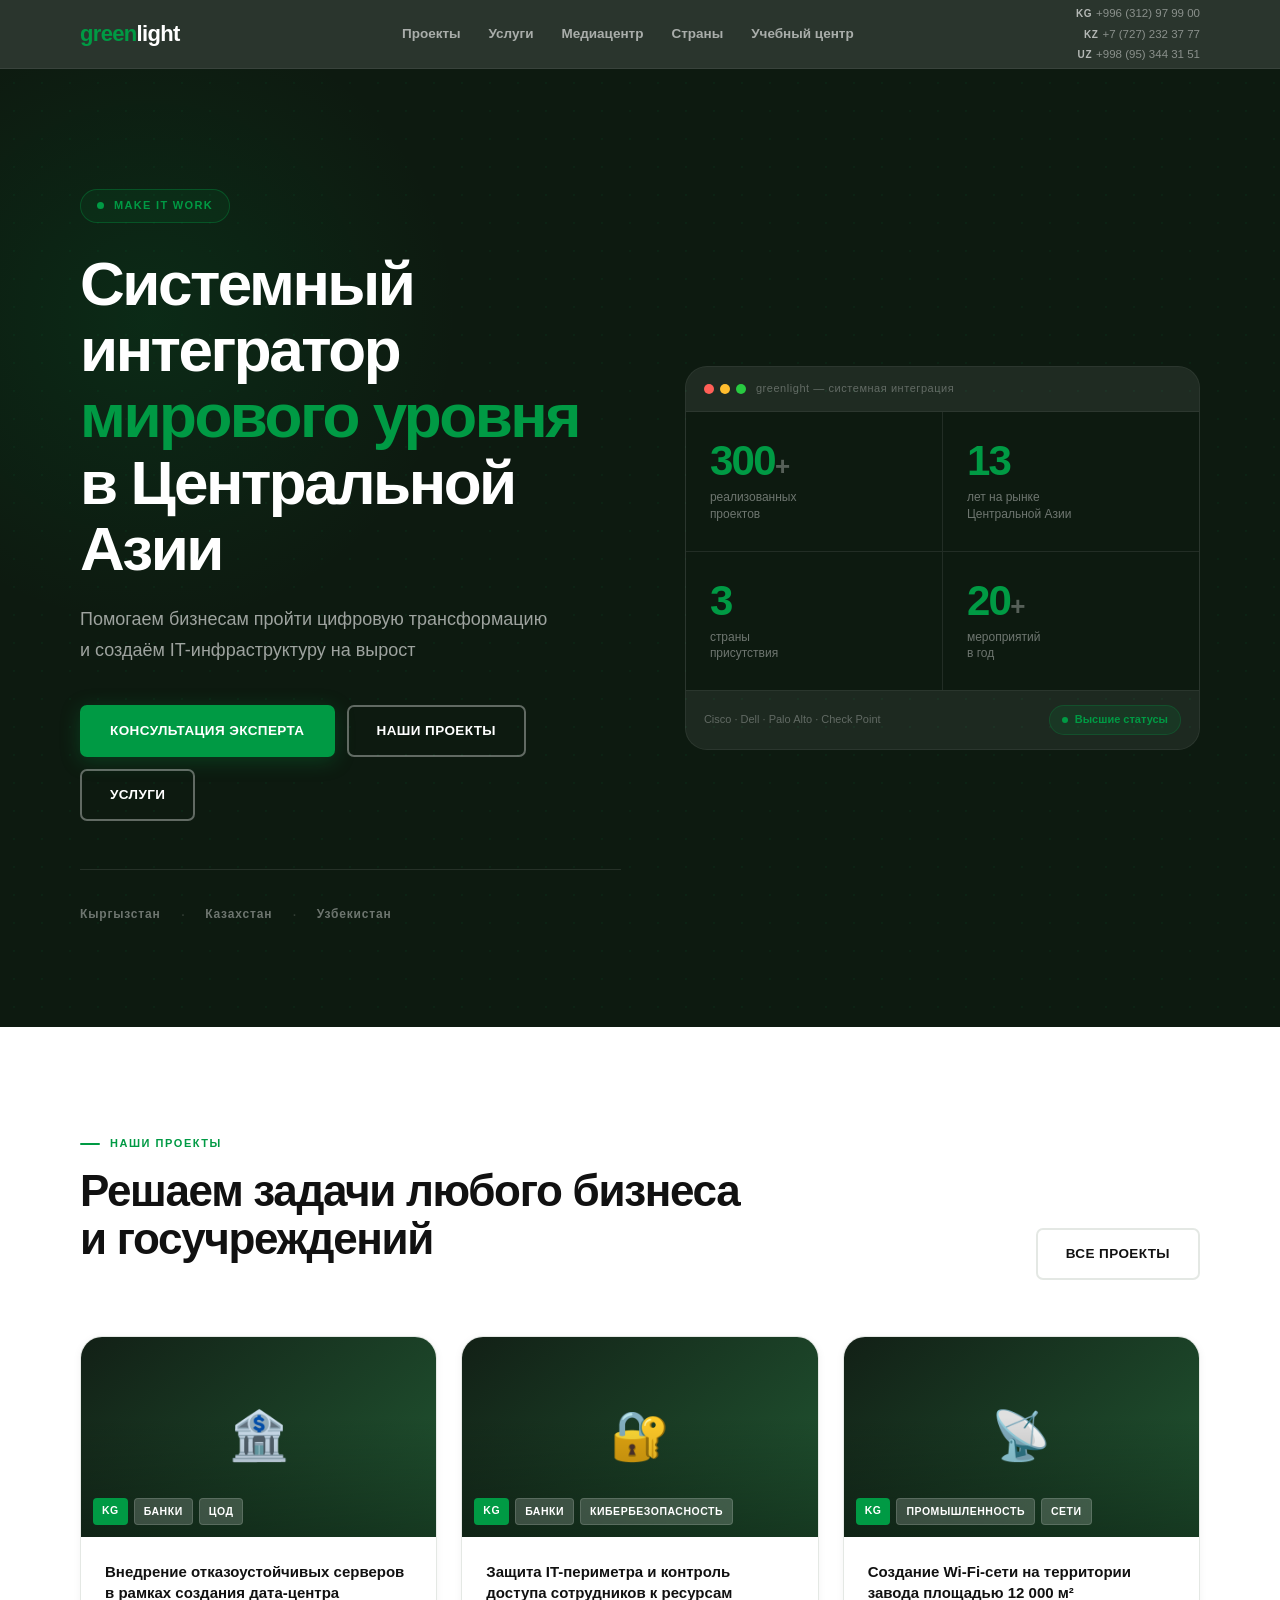
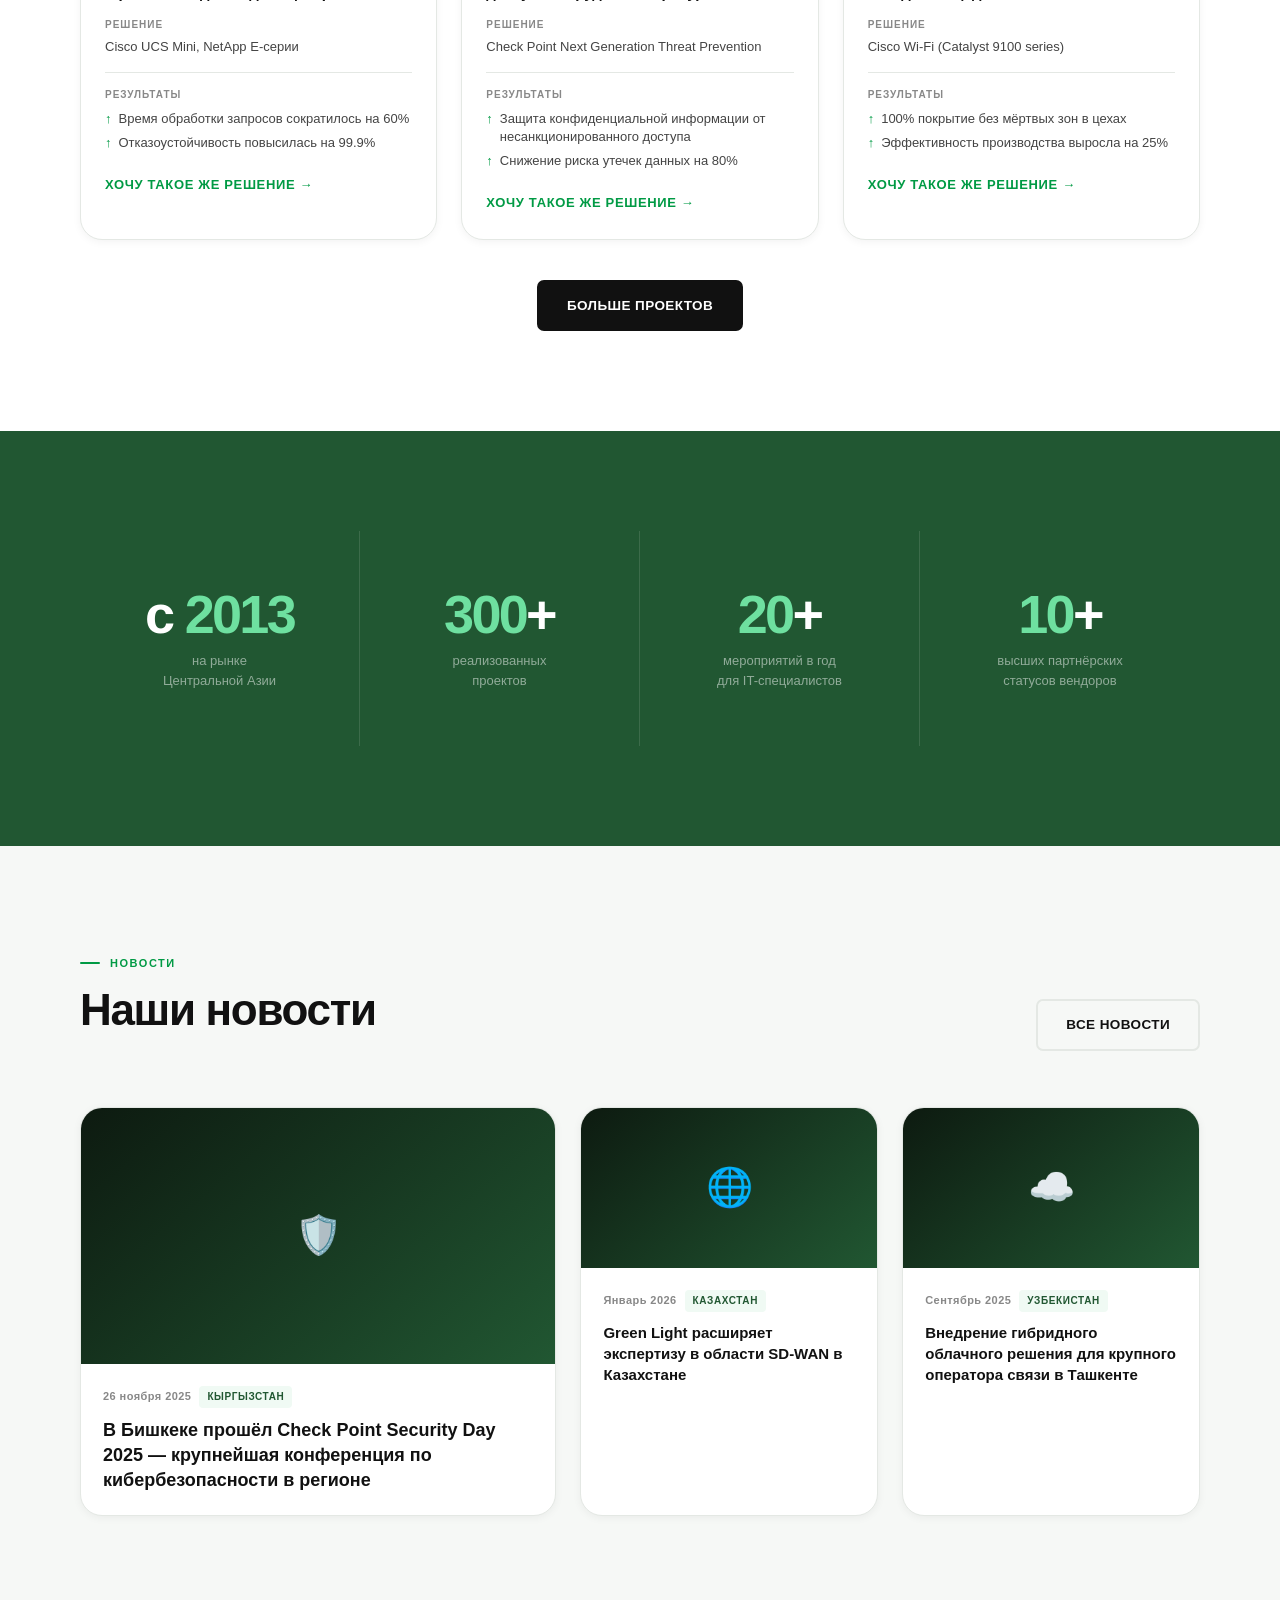
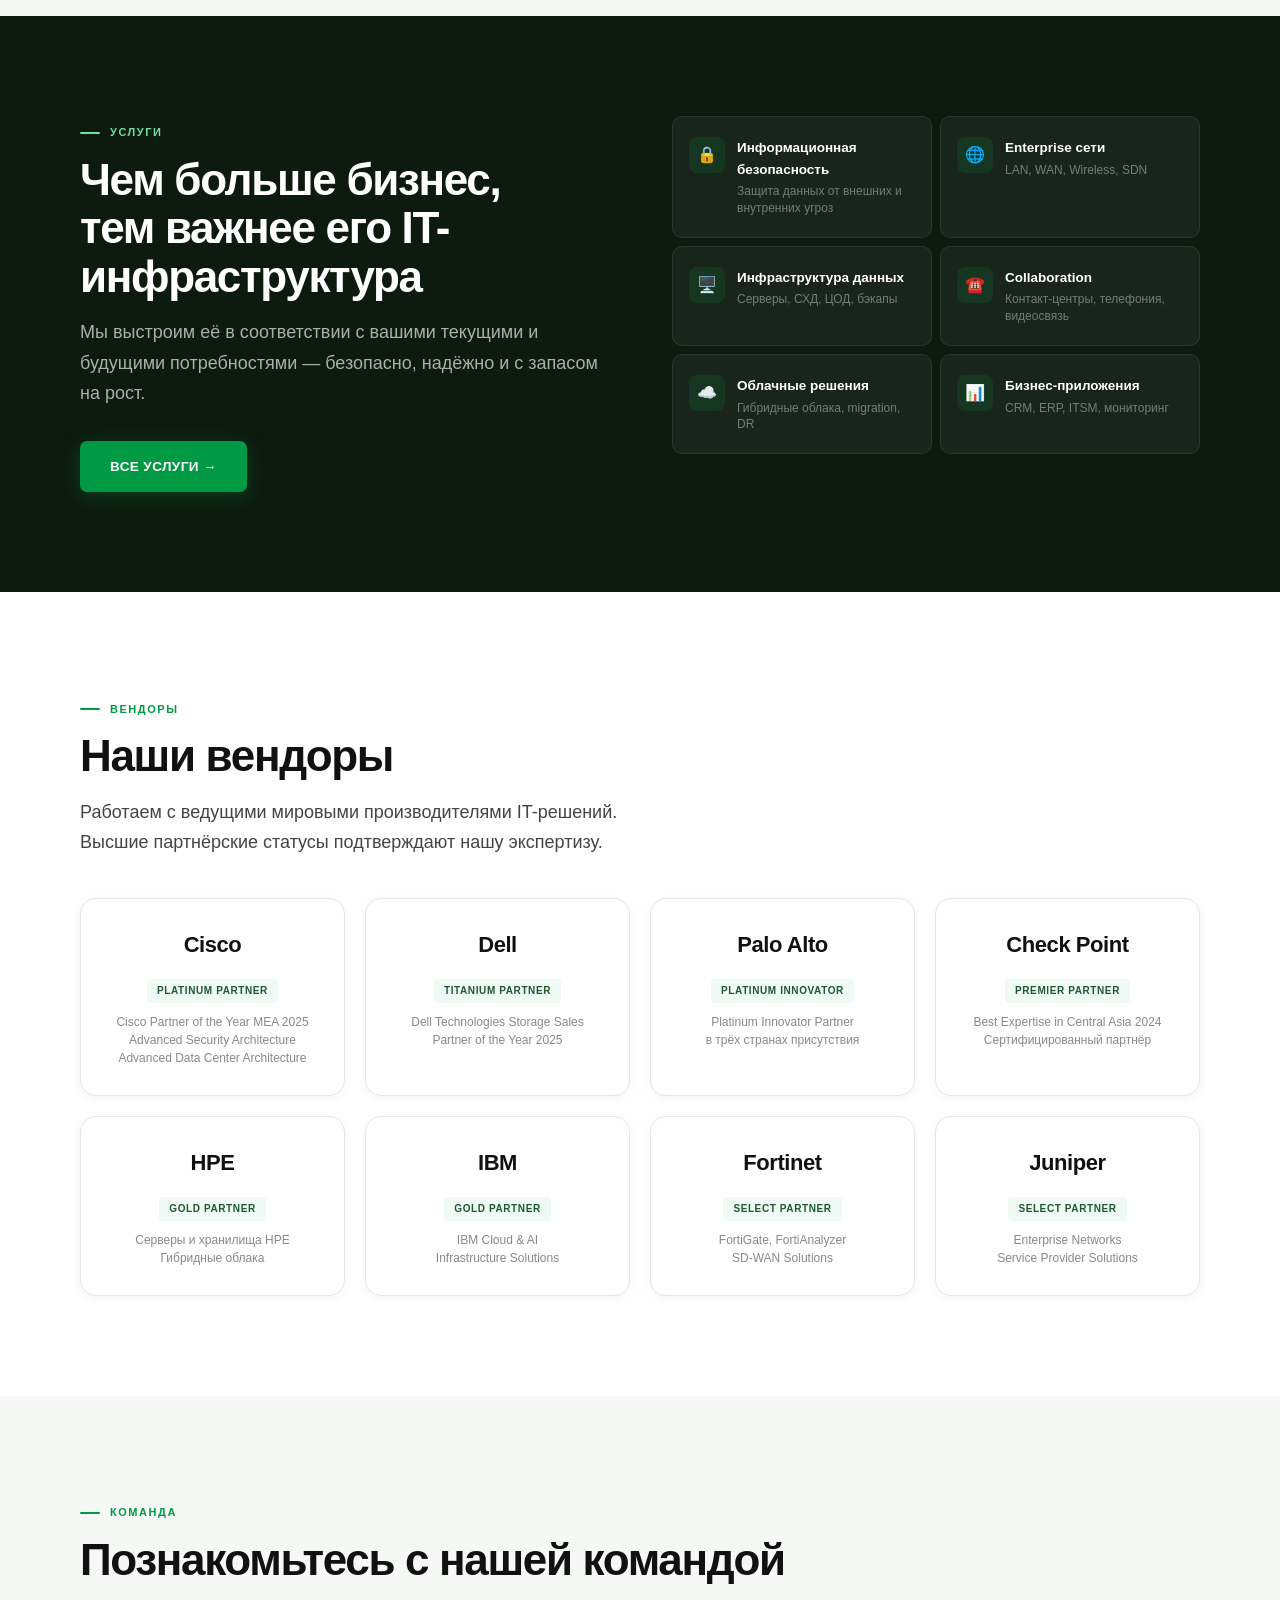
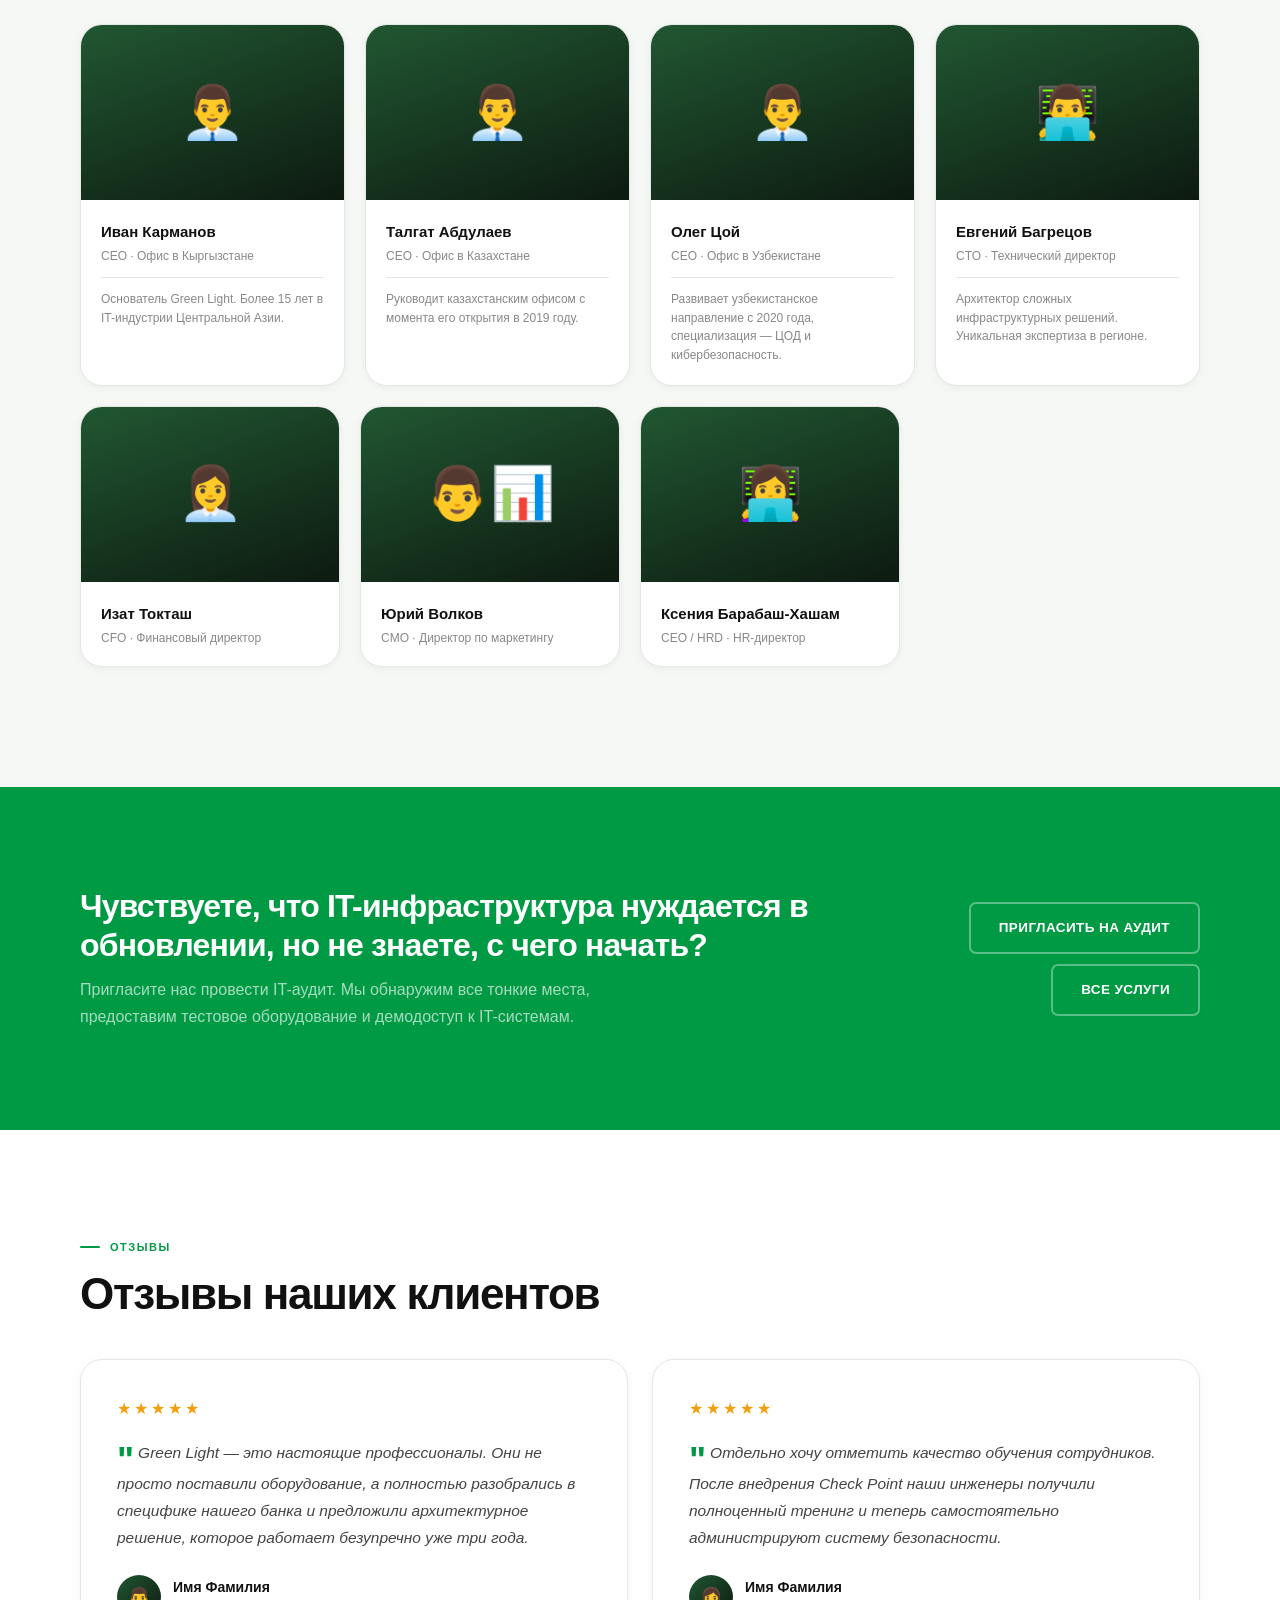
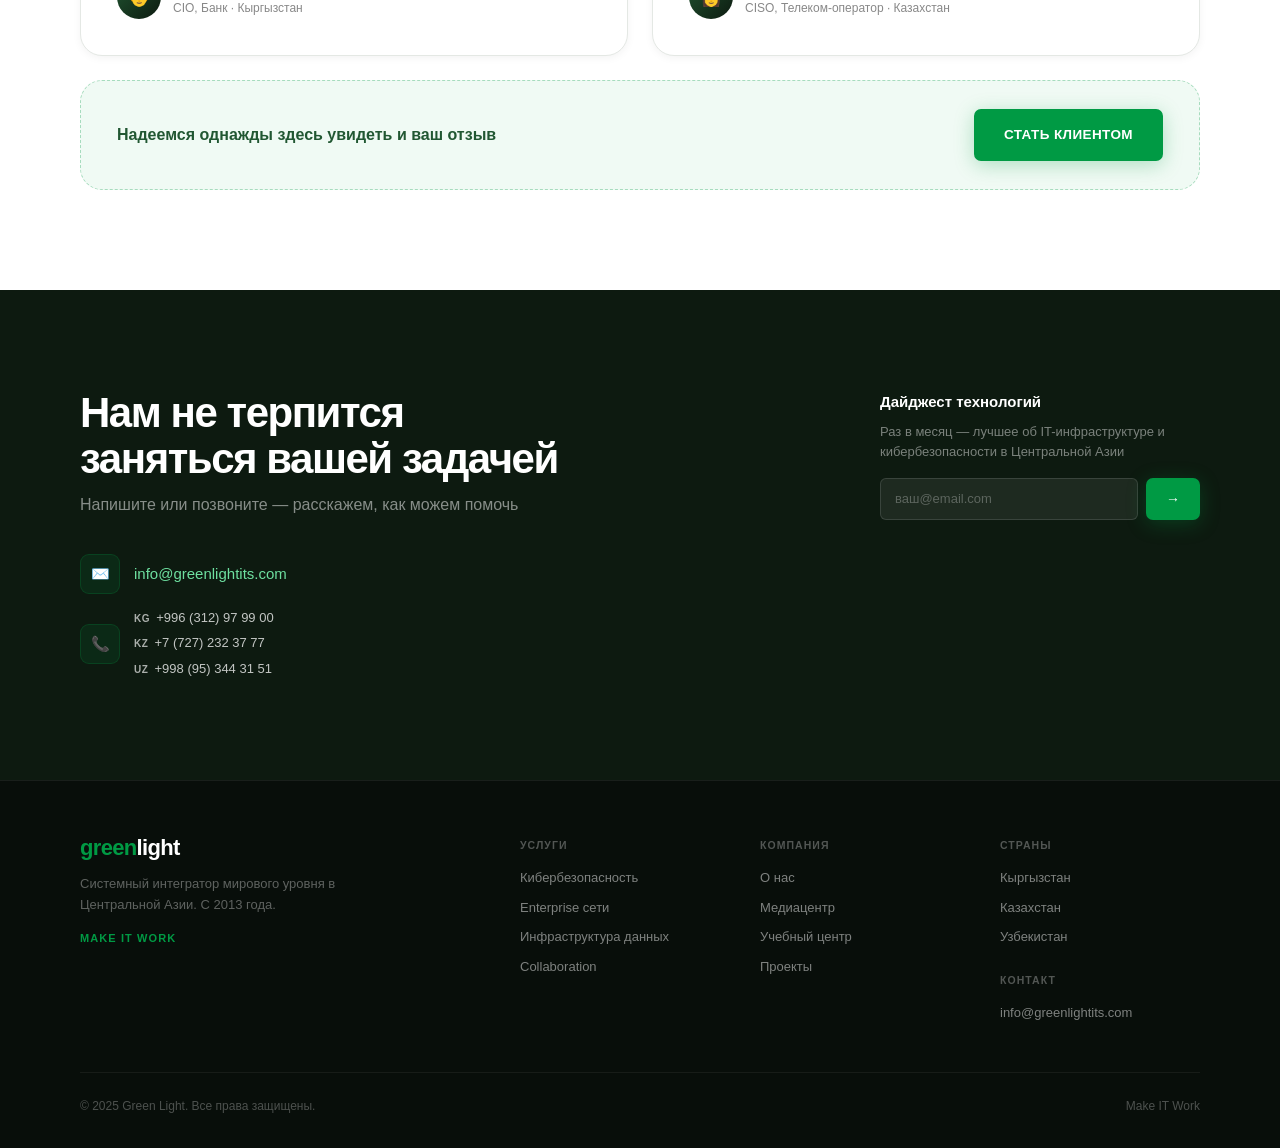
==== index.html @ 48ae7e81 "Initial commit: Green Light reference site HTML/CSS reference site for designer handoff — 6 pages wi" ====
<!DOCTYPE html>
<html lang="ru">
<head>
  <meta charset="UTF-8">
  <meta name="viewport" content="width=device-width, initial-scale=1.0">
  <title>Green Light — Системный интегратор в Центральной Азии</title>
  <link rel="stylesheet" href="style.css">
</head>
<body>

<!-- HEADER -->
<header class="header">
  <div class="container">
    <div class="header-inner">
      <a href="index.html" class="logo">
        <span class="logo-green">green</span><span class="logo-white">light</span>
      </a>
      <nav class="nav">
        <a href="projects.html">Проекты</a>
        <a href="services.html">Услуги</a>
        <a href="media.html">Медиацентр</a>
        <a href="countries.html">Страны</a>
        <a href="training.html">Учебный центр</a>
      </nav>
      <div class="header-phones">
        <a href="tel:+996312979900" class="header-phone"><strong>KG</strong>+996 (312) 97 99 00</a>
        <a href="tel:+77272323777"  class="header-phone"><strong>KZ</strong>+7 (727) 232 37 77</a>
        <a href="tel:+998953443151" class="header-phone"><strong>UZ</strong>+998 (95) 344 31 51</a>
      </div>
    </div>
  </div>
</header>

<!-- HERO -->
<section class="hero">
  <div class="container">
    <div class="hero-grid">
      <div>
        <div class="hero-badge"><div class="hero-badge-dot"></div><span class="hero-badge-text">Make IT Work</span></div>
        <h1 class="hero-title">Системный интегратор<br><span class="accent">мирового уровня</span><br>в Центральной Азии</h1>
        <p class="hero-sub">Помогаем бизнесам пройти цифровую трансформацию и создаём IT-инфраструктуру на вырост</p>
        <div class="hero-actions">
          <a href="#contact" class="btn btn-green">Консультация эксперта</a>
          <a href="projects.html" class="btn btn-outline-white">Наши проекты</a>
          <a href="services.html" class="btn btn-outline-white">Услуги</a>
        </div>
        <div class="hero-divider">
          <span class="hero-country">Кыргызстан</span><span class="hero-sep">·</span>
          <span class="hero-country">Казахстан</span><span class="hero-sep">·</span>
          <span class="hero-country">Узбекистан</span>
        </div>
      </div>
      <div>
        <div class="hero-panel">
          <div class="panel-topbar">
            <div class="panel-dots"><span class="d-r"></span><span class="d-y"></span><span class="d-g"></span></div>
            <span class="panel-label">greenlight — системная интеграция</span>
          </div>
          <div class="panel-stats">
            <div class="pstat"><div class="pstat-num">300<small>+</small></div><div class="pstat-label">реализованных<br>проектов</div></div>
            <div class="pstat"><div class="pstat-num">13</div><div class="pstat-label">лет на рынке<br>Центральной Азии</div></div>
            <div class="pstat"><div class="pstat-num">3</div><div class="pstat-label">страны<br>присутствия</div></div>
            <div class="pstat"><div class="pstat-num">20<small>+</small></div><div class="pstat-label">мероприятий<br>в год</div></div>
          </div>
          <div class="panel-footer">
            <span class="panel-footer-txt">Cisco · Dell · Palo Alto · Check Point</span>
            <div class="status-pill"><div class="pulse"></div><span>Высшие статусы</span></div>
          </div>
        </div>
      </div>
    </div>
  </div>
</section>

<!-- ПРОЕКТЫ — белый фон -->
<section class="sec sec--white">
  <div class="container">
    <div class="sec-header">
      <div>
        <div class="eyebrow">Наши проекты</div>
        <h2 class="h2">Решаем задачи любого бизнеса<br>и госучреждений</h2>
      </div>
      <a href="projects.html" class="btn btn-outline">Все проекты</a>
    </div>

    <div class="cards-grid">
      <div class="card">
        <div class="card-img">
          🏦
          <div class="card-tags">
            <span class="tag tag-green">KG</span>
            <span class="tag tag-glass">Банки</span>
            <span class="tag tag-glass">ЦОД</span>
          </div>
        </div>
        <div class="card-body">
          <h3 class="card-title">Внедрение отказоустойчивых серверов в рамках создания дата-центра</h3>
          <div class="card-lbl">Решение</div>
          <div class="card-val">Cisco UCS Mini, NetApp E-серии</div>
          <div class="card-divider"></div>
          <div class="card-lbl">Результаты</div>
          <div class="card-result">Время обработки запросов сократилось на 60%</div>
          <div class="card-result">Отказоустойчивость повысилась на 99.9%</div>
          <div class="mt-16"><a href="services.html" class="link-arrow">Хочу такое же решение →</a></div>
        </div>
      </div>

      <div class="card">
        <div class="card-img">
          🔐
          <div class="card-tags">
            <span class="tag tag-green">KG</span>
            <span class="tag tag-glass">Банки</span>
            <span class="tag tag-glass">Кибербезопасность</span>
          </div>
        </div>
        <div class="card-body">
          <h3 class="card-title">Защита IT-периметра и контроль доступа сотрудников к ресурсам</h3>
          <div class="card-lbl">Решение</div>
          <div class="card-val">Check Point Next Generation Threat Prevention</div>
          <div class="card-divider"></div>
          <div class="card-lbl">Результаты</div>
          <div class="card-result">Защита конфиденциальной информации от несанкционированного доступа</div>
          <div class="card-result">Снижение риска утечек данных на 80%</div>
          <div class="mt-16"><a href="services.html" class="link-arrow">Хочу такое же решение →</a></div>
        </div>
      </div>

      <div class="card">
        <div class="card-img">
          📡
          <div class="card-tags">
            <span class="tag tag-green">KG</span>
            <span class="tag tag-glass">Промышленность</span>
            <span class="tag tag-glass">Сети</span>
          </div>
        </div>
        <div class="card-body">
          <h3 class="card-title">Создание Wi-Fi-сети на территории завода площадью 12 000 м²</h3>
          <div class="card-lbl">Решение</div>
          <div class="card-val">Cisco Wi-Fi (Catalyst 9100 series)</div>
          <div class="card-divider"></div>
          <div class="card-lbl">Результаты</div>
          <div class="card-result">100% покрытие без мёртвых зон в цехах</div>
          <div class="card-result">Эффективность производства выросла на 25%</div>
          <div class="mt-16"><a href="services.html" class="link-arrow">Хочу такое же решение →</a></div>
        </div>
      </div>
    </div>

    <div class="text-center mt-40">
      <a href="projects.html" class="btn btn-dark">Больше проектов</a>
    </div>
  </div>
</section>

<!-- СТАТИСТИКА — тёмно-зелёный -->
<section class="sec sec--dgreen">
  <div class="container">
    <div class="stats-row">
      <div class="stat">
        <div class="stat-num">с <span class="g">2013</span></div>
        <div class="stat-label">на рынке<br>Центральной Азии</div>
      </div>
      <div class="stat">
        <div class="stat-num"><span class="g">300</span>+</div>
        <div class="stat-label">реализованных<br>проектов</div>
      </div>
      <div class="stat">
        <div class="stat-num"><span class="g">20</span>+</div>
        <div class="stat-label">мероприятий в год<br>для IT-специалистов</div>
      </div>
      <div class="stat">
        <div class="stat-num"><span class="g">10</span>+</div>
        <div class="stat-label">высших партнёрских<br>статусов вендоров</div>
      </div>
    </div>
  </div>
</section>

<!-- НОВОСТИ — светло-серый -->
<section class="sec sec--gray">
  <div class="container">
    <div class="sec-header">
      <div>
        <div class="eyebrow">Новости</div>
        <h2 class="h2">Наши новости</h2>
      </div>
      <a href="media.html" class="btn btn-outline">Все новости</a>
    </div>

    <div class="news-grid">
      <div class="news-card news-card--main">
        <div class="news-img news-img-lg">🛡️</div>
        <div class="news-body">
          <div class="news-meta">
            <span class="news-date">26 ноября 2025</span>
            <span class="news-badge">Кыргызстан</span>
          </div>
          <h3 class="news-title">В Бишкеке прошёл Check Point Security Day 2025 — крупнейшая конференция по кибербезопасности в регионе</h3>
        </div>
      </div>
      <div class="news-card">
        <div class="news-img news-img-sm">🌐</div>
        <div class="news-body">
          <div class="news-meta">
            <span class="news-date">Январь 2026</span>
            <span class="news-badge">Казахстан</span>
          </div>
          <h3 class="news-title">Green Light расширяет экспертизу в области SD-WAN в Казахстане</h3>
        </div>
      </div>
      <div class="news-card">
        <div class="news-img news-img-sm">☁️</div>
        <div class="news-body">
          <div class="news-meta">
            <span class="news-date">Сентябрь 2025</span>
            <span class="news-badge">Узбекистан</span>
          </div>
          <h3 class="news-title">Внедрение гибридного облачного решения для крупного оператора связи в Ташкенте</h3>
        </div>
      </div>
    </div>
  </div>
</section>

<!-- УСЛУГИ — тёмный -->
<section class="sec sec--dark">
  <div class="container">
    <div class="services-layout">
      <div>
        <div class="eyebrow">Услуги</div>
        <h2 class="h2" style="color:#fff;">Чем больше бизнес,<br>тем важнее его IT-инфраструктура</h2>
        <p class="lead">Мы выстроим её в соответствии с вашими текущими и будущими потребностями — безопасно, надёжно и с запасом на рост.</p>
        <div class="mt-32">
          <a href="services.html" class="btn btn-green">Все услуги →</a>
        </div>
      </div>
      <div class="services-items">
        <div class="svc-item">
          <div class="svc-icon">🔒</div>
          <div>
            <div class="svc-name">Информационная безопасность</div>
            <div class="svc-desc">Защита данных от внешних и внутренних угроз</div>
          </div>
        </div>
        <div class="svc-item">
          <div class="svc-icon">🌐</div>
          <div>
            <div class="svc-name">Enterprise сети</div>
            <div class="svc-desc">LAN, WAN, Wireless, SDN</div>
          </div>
        </div>
        <div class="svc-item">
          <div class="svc-icon">🖥️</div>
          <div>
            <div class="svc-name">Инфраструктура данных</div>
            <div class="svc-desc">Серверы, СХД, ЦОД, бэкапы</div>
          </div>
        </div>
        <div class="svc-item">
          <div class="svc-icon">☎️</div>
          <div>
            <div class="svc-name">Collaboration</div>
            <div class="svc-desc">Контакт-центры, телефония, видеосвязь</div>
          </div>
        </div>
        <div class="svc-item">
          <div class="svc-icon">☁️</div>
          <div>
            <div class="svc-name">Облачные решения</div>
            <div class="svc-desc">Гибридные облака, migration, DR</div>
          </div>
        </div>
        <div class="svc-item">
          <div class="svc-icon">📊</div>
          <div>
            <div class="svc-name">Бизнес-приложения</div>
            <div class="svc-desc">CRM, ERP, ITSM, мониторинг</div>
          </div>
        </div>
      </div>
    </div>
  </div>
</section>

<!-- ВЕНДОРЫ — белый -->
<section class="sec sec--white">
  <div class="container">
    <div class="eyebrow">Вендоры</div>
    <h2 class="h2">Наши вендоры</h2>
    <p class="lead">Работаем с ведущими мировыми производителями IT-решений. Высшие партнёрские статусы подтверждают нашу экспертизу.</p>

    <div class="vendors-grid mt-40">
      <div class="vendor-card">
        <div class="vendor-name">Cisco</div>
        <div class="vendor-badge">Platinum Partner</div>
        <div class="vendor-award">Cisco Partner of the Year MEA 2025<br>Advanced Security Architecture<br>Advanced Data Center Architecture</div>
      </div>
      <div class="vendor-card">
        <div class="vendor-name">Dell</div>
        <div class="vendor-badge">Titanium Partner</div>
        <div class="vendor-award">Dell Technologies Storage Sales<br>Partner of the Year 2025</div>
      </div>
      <div class="vendor-card">
        <div class="vendor-name">Palo Alto</div>
        <div class="vendor-badge">Platinum Innovator</div>
        <div class="vendor-award">Platinum Innovator Partner<br>в трёх странах присутствия</div>
      </div>
      <div class="vendor-card">
        <div class="vendor-name">Check Point</div>
        <div class="vendor-badge">Premier Partner</div>
        <div class="vendor-award">Best Expertise in Central Asia 2024<br>Сертифицированный партнёр</div>
      </div>
      <div class="vendor-card">
        <div class="vendor-name">HPE</div>
        <div class="vendor-badge">Gold Partner</div>
        <div class="vendor-award">Серверы и хранилища HPE<br>Гибридные облака</div>
      </div>
      <div class="vendor-card">
        <div class="vendor-name">IBM</div>
        <div class="vendor-badge">Gold Partner</div>
        <div class="vendor-award">IBM Cloud &amp; AI<br>Infrastructure Solutions</div>
      </div>
      <div class="vendor-card">
        <div class="vendor-name">Fortinet</div>
        <div class="vendor-badge">Select Partner</div>
        <div class="vendor-award">FortiGate, FortiAnalyzer<br>SD-WAN Solutions</div>
      </div>
      <div class="vendor-card">
        <div class="vendor-name">Juniper</div>
        <div class="vendor-badge">Select Partner</div>
        <div class="vendor-award">Enterprise Networks<br>Service Provider Solutions</div>
      </div>
    </div>
  </div>
</section>

<!-- КОМАНДА — светло-серый -->
<section class="sec sec--gray">
  <div class="container">
    <div class="eyebrow">Команда</div>
    <h2 class="h2">Познакомьтесь с нашей командой</h2>

    <div class="team-grid mt-40">
      <div class="team-card">
        <div class="team-photo">👨‍💼</div>
        <div class="team-body">
          <div class="team-name">Иван Карманов</div>
          <div class="team-role">CEO · Офис в Кыргызстане</div>
          <div class="team-bio">Основатель Green Light. Более 15 лет в IT-индустрии Центральной Азии.</div>
        </div>
      </div>
      <div class="team-card">
        <div class="team-photo">👨‍💼</div>
        <div class="team-body">
          <div class="team-name">Талгат Абдулаев</div>
          <div class="team-role">CEO · Офис в Казахстане</div>
          <div class="team-bio">Руководит казахстанским офисом с момента его открытия в 2019 году.</div>
        </div>
      </div>
      <div class="team-card">
        <div class="team-photo">👨‍💼</div>
        <div class="team-body">
          <div class="team-name">Олег Цой</div>
          <div class="team-role">CEO · Офис в Узбекистане</div>
          <div class="team-bio">Развивает узбекистанское направление с 2020 года, специализация — ЦОД и кибербезопасность.</div>
        </div>
      </div>
      <div class="team-card">
        <div class="team-photo">👨‍💻</div>
        <div class="team-body">
          <div class="team-name">Евгений Багрецов</div>
          <div class="team-role">CTO · Технический директор</div>
          <div class="team-bio">Архитектор сложных инфраструктурных решений. Уникальная экспертиза в регионе.</div>
        </div>
      </div>
    </div>

    <div class="team-grid team-grid-3 mt-20">
      <div class="team-card">
        <div class="team-photo">👩‍💼</div>
        <div class="team-body">
          <div class="team-name">Изат Токташ</div>
          <div class="team-role">CFO · Финансовый директор</div>
        </div>
      </div>
      <div class="team-card">
        <div class="team-photo">👨‍📊</div>
        <div class="team-body">
          <div class="team-name">Юрий Волков</div>
          <div class="team-role">CMO · Директор по маркетингу</div>
        </div>
      </div>
      <div class="team-card">
        <div class="team-photo">👩‍💻</div>
        <div class="team-body">
          <div class="team-name">Ксения Барабаш-Хашам</div>
          <div class="team-role">CEO / HRD · HR-директор</div>
        </div>
      </div>
    </div>
  </div>
</section>

<!-- CTA АУДИТ — зелёный -->
<section class="sec sec--green">
  <div class="container">
    <div class="cta-block">
      <div>
        <h2 class="cta-title">Чувствуете, что IT-инфраструктура нуждается в обновлении, но не знаете, с чего начать?</h2>
        <p class="cta-sub">Пригласите нас провести IT-аудит. Мы обнаружим все тонкие места, предоставим тестовое оборудование и демодоступ к IT-системам.</p>
      </div>
      <div class="cta-actions">
        <a href="#contact" class="btn btn-outline-white">Пригласить на аудит</a>
        <a href="services.html" class="btn btn-outline-white">Все услуги</a>
      </div>
    </div>
  </div>
</section>

<!-- ОТЗЫВЫ — белый -->
<section class="sec sec--white">
  <div class="container">
    <div class="eyebrow">Отзывы</div>
    <h2 class="h2">Отзывы наших клиентов</h2>

    <div class="testimonials-grid mt-40">
      <div class="t-card">
        <div class="t-stars">★★★★★</div>
        <p class="t-text">Green Light — это настоящие профессионалы. Они не просто поставили оборудование, а полностью разобрались в специфике нашего банка и предложили архитектурное решение, которое работает безупречно уже три года.</p>
        <div class="t-author">
          <div class="t-avatar">👨</div>
          <div>
            <div class="t-name">Имя Фамилия</div>
            <div class="t-pos">CIO, Банк · Кыргызстан</div>
          </div>
        </div>
      </div>
      <div class="t-card">
        <div class="t-stars">★★★★★</div>
        <p class="t-text">Отдельно хочу отметить качество обучения сотрудников. После внедрения Check Point наши инженеры получили полноценный тренинг и теперь самостоятельно администрируют систему безопасности.</p>
        <div class="t-author">
          <div class="t-avatar">👩</div>
          <div>
            <div class="t-name">Имя Фамилия</div>
            <div class="t-pos">CISO, Телеком-оператор · Казахстан</div>
          </div>
        </div>
      </div>
    </div>

    <div class="t-invite mt-24">
      <span class="t-invite-text">Надеемся однажды здесь увидеть и ваш отзыв</span>
      <a href="#contact" class="btn btn-green">Стать клиентом</a>
    </div>
  </div>
</section>

<!-- КОНТАКТ — тёмный -->
<section class="sec sec--dark" id="contact">
  <div class="container">
    <div class="contact-layout">
      <div>
        <h2 class="contact-title">Нам не терпится<br>заняться вашей задачей</h2>
        <p class="contact-sub">Напишите или позвоните — расскажем, как можем помочь</p>
        <div class="contact-items">
          <div class="contact-row">
            <div class="c-icon">✉️</div>
            <div class="c-val"><a href="mailto:info@greenlightits.com">info@greenlightits.com</a></div>
          </div>
          <div class="contact-row">
            <div class="c-icon">📞</div>
            <div class="c-val">
              <div class="phones">
                <div class="phone"><strong>KG</strong><a href="tel:+996312979900">+996 (312) 97 99 00</a></div>
                <div class="phone"><strong>KZ</strong><a href="tel:+77272323777">+7 (727) 232 37 77</a></div>
                <div class="phone"><strong>UZ</strong><a href="tel:+998953443151">+998 (95) 344 31 51</a></div>
              </div>
            </div>
          </div>
        </div>
      </div>
      <div class="newsletter">
        <h4>Дайджест технологий</h4>
        <p>Раз в месяц — лучшее об IT-инфраструктуре и кибербезопасности в Центральной Азии</p>
        <div class="nl-form">
          <input type="email" class="nl-input" placeholder="ваш@email.com">
          <button class="btn btn-green" style="padding:11px 18px;text-transform:none;letter-spacing:0;font-size:14px;">→</button>
        </div>
      </div>
    </div>
  </div>
</section>

<!-- FOOTER -->
<footer class="footer">
  <div class="container">
    <div class="footer-grid">
      <div>
        <a href="index.html" class="logo">
          <span class="logo-green">green</span><span style="color:#fff;font-size:22px;font-weight:800;letter-spacing:-.03em;">light</span>
        </a>
        <p class="footer-desc">Системный интегратор мирового уровня в Центральной Азии. С 2013 года.</p>
        <div class="footer-tagline">Make IT Work</div>
      </div>
      <div>
        <div class="footer-col-h">Услуги</div>
        <div class="footer-links">
          <a href="services.html">Кибербезопасность</a>
          <a href="services.html">Enterprise сети</a>
          <a href="services.html">Инфраструктура данных</a>
          <a href="services.html">Collaboration</a>
        </div>
      </div>
      <div>
        <div class="footer-col-h">Компания</div>
        <div class="footer-links">
          <a href="countries.html">О нас</a>
          <a href="media.html">Медиацентр</a>
          <a href="training.html">Учебный центр</a>
          <a href="projects.html">Проекты</a>
        </div>
      </div>
      <div>
        <div class="footer-col-h">Страны</div>
        <div class="footer-links">
          <a href="countries.html">Кыргызстан</a>
          <a href="countries.html">Казахстан</a>
          <a href="countries.html">Узбекистан</a>
        </div>
        <div class="footer-col-h mt-24">Контакт</div>
        <div class="footer-links">
          <a href="mailto:info@greenlightits.com">info@greenlightits.com</a>
        </div>
      </div>
    </div>
    <div class="footer-bottom">
      <span>© 2025 Green Light. Все права защищены.</span>
      <span>Make IT Work</span>
    </div>
  </div>
</footer>

</body>
</html>
---- style.css ----
/* ============================================================
   GREEN LIGHT
   Font:    PF Din Display Pro → DIN Pro → Verdana
   #009A44  основной зелёный
   #215732  тёмно-зелёный
   #111111  почти чёрный
   ============================================================ */

*, *::before, *::after { box-sizing: border-box; margin: 0; padding: 0; }

:root {
  --green:      #009A44;
  --green-dark: #215732;
  --green-mid:  #007A35;
  --green-bg:   #F0FAF4;
  --green-line: rgba(0,154,68,.18);

  --dark:       #0D1A10;
  --dark-2:     #122016;

  --white:      #FFFFFF;
  --off-white:  #F6F8F6;
  --light-gray: #F2F4F2;

  --text:       #111111;
  --text-mid:   #444444;
  --text-muted: #888888;
  --border:     #E4E8E4;

  --r:   10px;
  --r-lg: 16px;
  --r-xl: 22px;

  --ease: cubic-bezier(.16,1,.3,1);
}

html { scroll-behavior: smooth; }
body {
  font-family: 'PF Din Display Pro','DIN Pro','DINPro',Verdana,Geneva,sans-serif;
  color: var(--text);
  background: var(--white);
  line-height: 1.6;
  -webkit-font-smoothing: antialiased;
}
a   { text-decoration: none; color: inherit; }
img { display: block; max-width: 100%; }
ul  { list-style: none; }

.container {
  max-width: 1200px;
  margin: 0 auto;
  padding: 0 40px;
}

/* ======================================================
   СЕКЦИИ — чёткое чередование фонов
   ====================================================== */
.sec          { padding: 100px 0; }
.sec--white   { background: var(--white); }
.sec--gray    { background: var(--off-white); }
.sec--dark    { background: var(--dark);   color: #fff; }
.sec--green   { background: var(--green);  color: #fff; }
.sec--dgreen  { background: var(--green-dark); color: #fff; }

/* ======================================================
   ТИПОГРАФИКА
   ====================================================== */
.eyebrow {
  display: inline-flex;
  align-items: center;
  gap: 10px;
  font-size: 11px;
  font-weight: 700;
  letter-spacing: .14em;
  text-transform: uppercase;
  color: var(--green);
  margin-bottom: 14px;
}
.eyebrow::before {
  content: '';
  width: 20px; height: 2px;
  background: currentColor;
  border-radius: 2px;
  flex-shrink: 0;
}
.sec--dark  .eyebrow,
.sec--dgreen .eyebrow { color: #6EE0A0; }
.sec--green .eyebrow  { color: rgba(255,255,255,.75); }

.h1 {
  font-size: clamp(36px, 5vw, 64px);
  font-weight: 800;
  line-height: 1.08;
  letter-spacing: -.04em;
}
.h2 {
  font-size: clamp(26px, 3.5vw, 44px);
  font-weight: 800;
  line-height: 1.1;
  letter-spacing: -.03em;
  margin-bottom: 16px;
}
.h3 {
  font-size: clamp(20px, 2.5vw, 28px);
  font-weight: 700;
  line-height: 1.2;
  letter-spacing: -.025em;
}
.lead {
  font-size: 18px;
  line-height: 1.7;
  color: var(--text-mid);
  max-width: 560px;
}
.sec--dark  .lead,
.sec--dgreen .lead,
.sec--green .lead { color: rgba(255,255,255,.65); }

.sec-header {
  display: flex;
  align-items: flex-end;
  justify-content: space-between;
  gap: 24px;
  margin-bottom: 56px;
}

/* ======================================================
   КНОПКИ
   ====================================================== */
.btn {
  display: inline-flex;
  align-items: center;
  gap: 8px;
  padding: 13px 28px;
  border-radius: 7px;
  font-family: inherit;
  font-weight: 700;
  font-size: 13.5px;
  letter-spacing: .03em;
  text-transform: uppercase;
  cursor: pointer;
  border: 2px solid transparent;
  transition: transform .2s var(--ease), box-shadow .2s ease, background .15s, border-color .15s;
  white-space: nowrap;
}
.btn:active { transform: scale(.97) !important; }

.btn-green {
  background: var(--green);
  color: #fff;
  border-color: var(--green);
  box-shadow: 0 4px 20px rgba(0,154,68,.28);
}
.btn-green:hover {
  background: var(--green-mid);
  border-color: var(--green-mid);
  transform: translateY(-2px);
  box-shadow: 0 8px 32px rgba(0,154,68,.4);
}

.btn-dark {
  background: var(--text);
  color: #fff;
  border-color: var(--text);
}
.btn-dark:hover { background: #2a2a2a; transform: translateY(-2px); }

.btn-outline {
  background: transparent;
  color: var(--text);
  border-color: var(--border);
}
.btn-outline:hover { border-color: var(--text); transform: translateY(-2px); }

.btn-outline-white {
  background: transparent;
  color: #fff;
  border-color: rgba(255,255,255,.35);
}
.btn-outline-white:hover { border-color: #fff; background: rgba(255,255,255,.08); transform: translateY(-2px); }

.btn-outline-green {
  background: transparent;
  color: var(--green);
  border-color: var(--green);
}
.btn-outline-green:hover { background: var(--green); color: #fff; transform: translateY(-2px); }

.link-arrow {
  display: inline-flex;
  align-items: center;
  gap: 6px;
  font-weight: 700;
  font-size: 13px;
  letter-spacing: .05em;
  text-transform: uppercase;
  color: var(--green);
  transition: gap .18s ease;
}
.link-arrow:hover { gap: 10px; }
.sec--dark .link-arrow,
.sec--dgreen .link-arrow { color: #6EE0A0; }

/* ======================================================
   HEADER — единственное место с glass
   ====================================================== */
.header {
  position: sticky;
  top: 0;
  z-index: 100;
  background: rgba(13, 26, 16, 0.88);
  backdrop-filter: blur(24px) saturate(180%);
  -webkit-backdrop-filter: blur(24px) saturate(180%);
  border-bottom: 1px solid rgba(255,255,255,.07);
}
.header-inner {
  display: flex;
  align-items: center;
  justify-content: space-between;
  height: 68px;
  gap: 32px;
}

/* Логотип — чистый текст */
.logo {
  display: flex;
  align-items: center;
  gap: 0;
  flex-shrink: 0;
  font-size: 22px;
  font-weight: 800;
  letter-spacing: -.03em;
  line-height: 1;
}
.logo-green { color: var(--green); }
.logo-white { color: #fff; }

.nav { display: flex; align-items: center; gap: 2px; }
.nav a {
  padding: 8px 13px;
  border-radius: 6px;
  font-size: 13.5px;
  font-weight: 600;
  color: rgba(255,255,255,.6);
  transition: color .15s, background .15s;
}
.nav a:hover { color: #fff; background: rgba(255,255,255,.07); }
.nav a.active { color: #fff; }

.header-phones {
  display: flex;
  flex-direction: column;
  align-items: flex-end;
  gap: 2px;
  flex-shrink: 0;
}
.header-phone { font-size: 11.5px; color: rgba(255,255,255,.45); transition: color .15s; }
.header-phone:hover { color: var(--green); }
.header-phone strong { color: rgba(255,255,255,.65); margin-right: 4px; font-size: 10px; letter-spacing: .06em; }

/* ======================================================
   HERO — тёмный
   ====================================================== */
.hero {
  background: var(--dark);
  padding: 120px 0 100px;
  position: relative;
  overflow: hidden;
}
/* Точечная сетка */
.hero::before {
  content: '';
  position: absolute; inset: 0;
  background-image: radial-gradient(circle, rgba(0,154,68,.07) 1px, transparent 1px);
  background-size: 28px 28px;
  pointer-events: none;
}
/* Зелёный свет слева */
.hero::after {
  content: '';
  position: absolute;
  left: -200px; top: -100px;
  width: 700px; height: 700px;
  background: radial-gradient(circle, rgba(0,154,68,.13) 0%, transparent 62%);
  pointer-events: none;
}
.hero .container { position: relative; z-index: 1; }

.hero-grid {
  display: grid;
  grid-template-columns: 1.05fr 1fr;
  gap: 64px;
  align-items: center;
}

.hero-badge {
  display: inline-flex;
  align-items: center;
  gap: 10px;
  padding: 7px 16px;
  border-radius: 24px;
  border: 1px solid rgba(0,154,68,.35);
  background: rgba(0,154,68,.08);
  margin-bottom: 28px;
}
.hero-badge-dot {
  width: 7px; height: 7px;
  border-radius: 50%;
  background: var(--green);
  animation: blink 2s ease infinite;
}
@keyframes blink {
  0%,100%{ opacity:1; } 50%{ opacity:.3; }
}
.hero-badge-text {
  font-size: 11px; font-weight: 700;
  letter-spacing: .12em; text-transform: uppercase;
  color: var(--green);
}

.hero-title {
  font-size: clamp(36px, 5vw, 62px);
  font-weight: 800;
  line-height: 1.07;
  letter-spacing: -.04em;
  color: #fff;
  margin-bottom: 22px;
}
.hero-title .accent { color: var(--green); }

.hero-sub {
  font-size: 18px;
  color: rgba(255,255,255,.6);
  line-height: 1.7;
  margin-bottom: 40px;
  max-width: 480px;
}
.hero-actions { display: flex; gap: 12px; flex-wrap: wrap; }

.hero-divider {
  margin-top: 48px;
  padding-top: 32px;
  border-top: 1px solid rgba(255,255,255,.1);
  display: flex;
  align-items: center;
  gap: 20px;
}
.hero-country { font-size: 12px; color: rgba(255,255,255,.4); font-weight: 600; letter-spacing: .07em; }
.hero-sep     { color: rgba(255,255,255,.15); }

/* Панель справа */
.hero-panel {
  border: 1px solid rgba(255,255,255,.09);
  border-radius: var(--r-xl);
  overflow: hidden;
  background: rgba(255,255,255,.04);
}
.panel-topbar {
  display: flex; align-items: center; gap: 10px;
  padding: 13px 18px;
  background: rgba(255,255,255,.04);
  border-bottom: 1px solid rgba(255,255,255,.06);
}
.panel-dots { display: flex; gap: 6px; }
.panel-dots span { width: 10px; height: 10px; border-radius: 50%; }
.d-r { background: #FF5F57; }
.d-y { background: #FFBD2E; }
.d-g { background: #28CA41; }
.panel-label { font-size: 11px; color: rgba(255,255,255,.3); letter-spacing: .05em; }

.panel-stats {
  display: grid;
  grid-template-columns: 1fr 1fr;
  gap: 1px;
  background: rgba(255,255,255,.05);
}
.pstat {
  padding: 28px 24px;
  background: var(--dark);
}
.pstat-num {
  font-size: 42px;
  font-weight: 800;
  color: var(--green);
  letter-spacing: -.04em;
  line-height: 1;
  margin-bottom: 7px;
}
.pstat-num small { font-size: 26px; color: rgba(255,255,255,.3); font-weight: 600; }
.pstat-label { font-size: 12px; color: rgba(255,255,255,.4); line-height: 1.4; }

.panel-footer {
  padding: 14px 18px;
  background: rgba(255,255,255,.03);
  border-top: 1px solid rgba(255,255,255,.06);
  display: flex; align-items: center; justify-content: space-between;
}
.panel-footer-txt { font-size: 11px; color: rgba(255,255,255,.3); }
.status-pill {
  display: flex; align-items: center; gap: 7px;
  padding: 5px 12px;
  border-radius: 20px;
  background: rgba(0,154,68,.12);
  border: 1px solid rgba(0,154,68,.25);
}
.status-pill span { font-size: 11px; font-weight: 700; color: var(--green); }
.pulse { width: 6px; height: 6px; border-radius: 50%; background: var(--green); animation: blink 2s ease infinite; }

/* ======================================================
   КАРТОЧКИ ПРОЕКТОВ
   ====================================================== */
.cards-grid { display: grid; grid-template-columns: repeat(3,1fr); gap: 24px; }
.cards-grid-2 { grid-template-columns: repeat(2,1fr); }

.card {
  border-radius: var(--r-xl);
  overflow: hidden;
  border: 1px solid var(--border);
  background: var(--white);
  transition: transform .25s var(--ease), box-shadow .25s ease;
  box-shadow: 0 2px 8px rgba(0,0,0,.05);
}
.card:hover { transform: translateY(-8px); box-shadow: 0 16px 48px rgba(0,0,0,.12); }

/* Тёмная версия карточки */
.card--dark {
  background: rgba(255,255,255,.05);
  border-color: rgba(255,255,255,.09);
  box-shadow: none;
}
.card--dark:hover {
  box-shadow: 0 16px 48px rgba(0,0,0,.3);
  border-color: rgba(0,154,68,.25);
}

.card-img {
  height: 200px;
  background: linear-gradient(140deg, var(--dark-2, #122016) 0%, var(--green-dark) 100%);
  display: flex; align-items: center; justify-content: center;
  font-size: 48px;
  position: relative;
}
.card-img::after {
  content: '';
  position: absolute; inset: 0;
  background: linear-gradient(to bottom, transparent 40%, rgba(0,0,0,.35));
}
.card-tags {
  position: absolute; bottom: 12px; left: 12px;
  display: flex; gap: 6px; z-index: 1;
}
.tag {
  padding: 4px 9px;
  border-radius: 4px;
  font-size: 10.5px; font-weight: 700;
  letter-spacing: .05em; text-transform: uppercase;
}
.tag-green { background: var(--green); color: #fff; }
.tag-glass {
  background: rgba(255,255,255,.18);
  backdrop-filter: blur(6px);
  color: #fff;
  border: 1px solid rgba(255,255,255,.15);
}

.card-body { padding: 24px; }
.card-title { font-size: 15px; font-weight: 700; line-height: 1.4; margin-bottom: 14px; }
.card--dark .card-title { color: #fff; }

.card-lbl { font-size: 10px; font-weight: 700; letter-spacing: .1em; text-transform: uppercase; color: var(--text-muted); margin-bottom: 4px; }
.card--dark .card-lbl { color: rgba(255,255,255,.35); }
.card-val  { font-size: 13px; color: var(--text-mid); margin-bottom: 14px; }
.card--dark .card-val { color: rgba(255,255,255,.55); }

.card-divider { height: 1px; background: var(--border); margin: 14px 0; }
.card--dark .card-divider { background: rgba(255,255,255,.08); }

.card-result {
  display: flex; gap: 7px; align-items: flex-start;
  font-size: 13px; color: var(--text-mid); padding: 3px 0; line-height: 1.4;
}
.card--dark .card-result { color: rgba(255,255,255,.55); }
.card-result::before { content: '↑'; color: var(--green); font-weight: 700; flex-shrink: 0; }

/* ======================================================
   STATS — тёмно-зелёный фон
   ====================================================== */
.stats-row {
  display: grid;
  grid-template-columns: repeat(4,1fr);
  gap: 0;
}
.stat {
  padding: 56px 32px;
  text-align: center;
  border-right: 1px solid rgba(255,255,255,.12);
}
.stat:last-child { border: none; }
.stat-num {
  font-size: 54px;
  font-weight: 800;
  color: #fff;
  letter-spacing: -.05em;
  line-height: 1;
  margin-bottom: 10px;
}
.stat-num .g { color: #6EE0A0; }
.stat-label { font-size: 13px; color: rgba(255,255,255,.5); line-height: 1.5; }

/* ======================================================
   NEWS
   ====================================================== */
.news-grid {
  display: grid;
  grid-template-columns: 1.6fr 1fr 1fr;
  gap: 24px;
}
.news-card {
  border-radius: var(--r-xl);
  overflow: hidden;
  border: 1px solid var(--border);
  background: var(--white);
  display: flex; flex-direction: column;
  transition: transform .25s var(--ease), box-shadow .25s ease;
  box-shadow: 0 2px 8px rgba(0,0,0,.05);
}
.news-card:hover { transform: translateY(-6px); box-shadow: 0 16px 48px rgba(0,0,0,.12); }
.news-img {
  background: linear-gradient(140deg, var(--dark) 0%, var(--green-dark) 100%);
  display: flex; align-items: center; justify-content: center; font-size: 38px; flex-shrink: 0;
}
.news-img-lg { height: 256px; }
.news-img-sm { height: 160px; }
.news-body  { padding: 22px; flex: 1; display: flex; flex-direction: column; }
.news-meta  { display: flex; align-items: center; gap: 8px; margin-bottom: 10px; }
.news-date  { font-size: 11px; color: var(--text-muted); font-weight: 600; letter-spacing: .04em; }
.news-badge {
  padding: 3px 8px;
  background: var(--green-bg);
  color: var(--green-dark);
  border-radius: 4px;
  font-size: 10px; font-weight: 700; text-transform: uppercase; letter-spacing: .06em;
}
.news-title { font-size: 15px; font-weight: 700; line-height: 1.4; color: var(--text); flex: 1; }
.news-card--main .news-title { font-size: 18px; }

/* ======================================================
   УСЛУГИ (тёмный фон)
   ====================================================== */
.services-layout {
  display: grid;
  grid-template-columns: 1fr 1fr;
  gap: 64px;
  align-items: start;
}
.services-items {
  display: grid;
  grid-template-columns: 1fr 1fr;
  gap: 8px;
}
.svc-item {
  display: flex; align-items: flex-start; gap: 12px;
  padding: 20px 16px;
  background: rgba(255,255,255,.05);
  border: 1px solid rgba(255,255,255,.08);
  border-radius: var(--r);
  cursor: pointer;
  transition: background .18s, border-color .18s, transform .18s var(--ease);
}
.svc-item:hover {
  background: rgba(0,154,68,.1);
  border-color: rgba(0,154,68,.3);
  transform: translateY(-3px);
}
.svc-icon {
  width: 36px; height: 36px;
  background: rgba(0,154,68,.15);
  border-radius: 8px;
  display: flex; align-items: center; justify-content: center;
  font-size: 16px; flex-shrink: 0;
}
.svc-name { font-size: 13.5px; font-weight: 700; color: #fff; margin-bottom: 3px; }
.svc-desc { font-size: 12px; color: rgba(255,255,255,.4); line-height: 1.4; }

/* ======================================================
   VENDORS (белый фон)
   ====================================================== */
.vendors-grid { display: grid; grid-template-columns: repeat(4,1fr); gap: 20px; }
.vendor-card {
  border: 1px solid var(--border);
  border-radius: var(--r-lg);
  padding: 28px 20px;
  text-align: center;
  background: var(--white);
  transition: transform .22s var(--ease), box-shadow .22s ease;
  box-shadow: 0 2px 8px rgba(0,0,0,.05);
}
.vendor-card:hover { transform: translateY(-6px); box-shadow: 0 12px 40px rgba(0,0,0,.1); }
.vendor-name { font-size: 22px; font-weight: 800; color: var(--text); letter-spacing: -.02em; margin-bottom: 14px; }
.vendor-badge {
  display: inline-block; padding: 4px 10px;
  background: var(--green-bg);
  color: var(--green-dark);
  border-radius: 4px;
  font-size: 10px; font-weight: 700; letter-spacing: .06em; text-transform: uppercase; margin-bottom: 10px;
}
.vendor-award { font-size: 12px; color: var(--text-muted); line-height: 1.5; }

/* ======================================================
   КОМАНДА (светло-серый фон)
   ====================================================== */
.team-grid   { display: grid; grid-template-columns: repeat(4,1fr); gap: 20px; margin-bottom: 20px; }
.team-grid-3 { grid-template-columns: repeat(3,1fr); max-width: 820px; }

.team-card {
  border: 1px solid var(--border);
  border-radius: var(--r-xl);
  overflow: hidden;
  background: var(--white);
  transition: transform .22s var(--ease), box-shadow .22s ease;
  box-shadow: 0 2px 8px rgba(0,0,0,.05);
}
.team-card:hover { transform: translateY(-6px); box-shadow: 0 12px 40px rgba(0,0,0,.1); }
.team-photo {
  height: 175px;
  background: linear-gradient(160deg, var(--green-dark) 0%, var(--dark) 100%);
  display: flex; align-items: center; justify-content: center; font-size: 52px;
}
.team-body  { padding: 20px; }
.team-name  { font-size: 15px; font-weight: 700; margin-bottom: 4px; }
.team-role  { font-size: 12px; color: var(--text-muted); line-height: 1.4; }
.team-bio   { font-size: 12px; color: var(--text-muted); margin-top: 12px; padding-top: 12px; border-top: 1px solid var(--border); line-height: 1.55; }

/* ======================================================
   CTA БЛОК (зелёный фон)
   ====================================================== */
.cta-block {
  display: grid;
  grid-template-columns: 1fr auto;
  gap: 48px;
  align-items: center;
}
.cta-title { font-size: clamp(22px,3vw,32px); font-weight: 800; color: #fff; letter-spacing: -.025em; line-height: 1.2; margin-bottom: 12px; }
.cta-sub   { font-size: 16px; color: rgba(255,255,255,.65); line-height: 1.7; max-width: 540px; }
.cta-actions { display: flex; flex-direction: column; gap: 10px; align-items: flex-end; flex-shrink: 0; }

/* ======================================================
   ОТЗЫВЫ (белый фон)
   ====================================================== */
.testimonials-grid { display: grid; grid-template-columns: 1fr 1fr; gap: 24px; }
.t-card {
  border: 1px solid var(--border);
  border-radius: var(--r-xl);
  padding: 36px;
  background: var(--white);
  box-shadow: 0 2px 8px rgba(0,0,0,.05);
  transition: transform .22s var(--ease), box-shadow .22s ease;
}
.t-card:hover { transform: translateY(-4px); box-shadow: 0 12px 40px rgba(0,0,0,.1); }
.t-stars  { font-size: 16px; color: #F59E0B; letter-spacing: 3px; margin-bottom: 18px; }
.t-text   { font-size: 15.5px; line-height: 1.75; color: var(--text-mid); margin-bottom: 24px; font-style: italic; }
.t-text::before { content: '"'; color: var(--green); font-size: 36px; line-height: .5; vertical-align: -.4em; margin-right: 4px; font-style: normal; font-weight: 800; }
.t-author { display: flex; align-items: center; gap: 12px; }
.t-avatar {
  width: 44px; height: 44px; border-radius: 50%;
  background: linear-gradient(135deg, var(--green-dark), var(--dark));
  display: flex; align-items: center; justify-content: center; font-size: 18px; flex-shrink: 0;
}
.t-name { font-size: 14px; font-weight: 700; }
.t-pos  { font-size: 12px; color: var(--text-muted); }

.t-invite {
  margin-top: 24px;
  padding: 28px 36px;
  background: var(--green-bg);
  border: 1.5px dashed rgba(0,154,68,.3);
  border-radius: var(--r-xl);
  display: flex; align-items: center; justify-content: space-between; gap: 20px;
}
.t-invite-text { font-size: 16px; font-weight: 700; color: var(--green-dark); }

/* ======================================================
   КОНТАКТ (тёмный фон)
   ====================================================== */
.contact-layout {
  display: grid;
  grid-template-columns: 1fr auto;
  gap: 64px;
  align-items: start;
}
.contact-title { font-size: clamp(28px,3.5vw,42px); font-weight: 800; color: #fff; letter-spacing: -.035em; line-height: 1.1; margin-bottom: 10px; }
.contact-sub   { font-size: 16px; color: rgba(255,255,255,.5); margin-bottom: 36px; }
.contact-items { display: flex; flex-direction: column; gap: 14px; }
.contact-row   { display: flex; align-items: center; gap: 14px; }
.c-icon {
  width: 40px; height: 40px;
  background: rgba(0,154,68,.12);
  border: 1px solid rgba(0,154,68,.22);
  border-radius: 9px;
  display: flex; align-items: center; justify-content: center; font-size: 15px; flex-shrink: 0;
}
.c-val   { font-size: 15px; color: rgba(255,255,255,.75); }
.c-val a { color: #6EE0A0; transition: color .15s; }
.c-val a:hover { color: #fff; }
.phones { display: flex; flex-direction: column; gap: 5px; }
.phone  { font-size: 13px; color: rgba(255,255,255,.5); }
.phone strong { color: rgba(255,255,255,.65); margin-right: 6px; font-size: 10px; letter-spacing: .06em; }
.phone a { color: rgba(255,255,255,.75); transition: color .15s; }
.phone a:hover { color: var(--green); }

.newsletter { width: 320px; flex-shrink: 0; }
.newsletter h4 { font-size: 15px; font-weight: 700; color: #fff; margin-bottom: 8px; }
.newsletter p  { font-size: 13px; color: rgba(255,255,255,.45); margin-bottom: 16px; line-height: 1.55; }
.nl-form { display: flex; gap: 8px; }
.nl-input {
  flex: 1; padding: 11px 14px;
  background: rgba(255,255,255,.07);
  border: 1px solid rgba(255,255,255,.12);
  border-radius: 6px; color: #fff; font-family: inherit; font-size: 13px; outline: none;
  transition: border-color .15s;
}
.nl-input::placeholder { color: rgba(255,255,255,.28); }
.nl-input:focus { border-color: var(--green); }

/* ======================================================
   FOOTER
   ====================================================== */
.footer {
  background: #080E0A;
  border-top: 1px solid rgba(255,255,255,.07);
  padding: 56px 0 32px;
}
.footer-grid { display: grid; grid-template-columns: 2fr 1fr 1fr 1fr; gap: 40px; margin-bottom: 48px; }
.footer-desc    { font-size: 13px; color: rgba(255,255,255,.35); margin-top: 14px; line-height: 1.65; max-width: 260px; }
.footer-tagline { margin-top: 14px; font-size: 11px; font-weight: 700; color: var(--green); letter-spacing: .1em; text-transform: uppercase; }
.footer-col-h   { font-size: 10.5px; font-weight: 700; letter-spacing: .1em; text-transform: uppercase; color: rgba(255,255,255,.3); margin-bottom: 14px; }
.footer-links   { display: flex; flex-direction: column; gap: 9px; }
.footer-links a { font-size: 13px; color: rgba(255,255,255,.48); transition: color .15s; }
.footer-links a:hover { color: var(--green); }
.footer-bottom {
  display: flex; align-items: center; justify-content: space-between;
  padding-top: 24px; border-top: 1px solid rgba(255,255,255,.06);
  font-size: 12px; color: rgba(255,255,255,.28);
}

/* ======================================================
   PAGE HERO
   ====================================================== */
.page-hero {
  background: var(--dark);
  padding: 68px 0 56px;
  position: relative; overflow: hidden;
}
.page-hero::before {
  content: '';
  position: absolute; inset: 0;
  background-image: radial-gradient(circle, rgba(0,154,68,.06) 1px, transparent 1px);
  background-size: 24px 24px;
  pointer-events: none;
}
.page-hero::after {
  content: '';
  position: absolute; right: 0; top: 0; bottom: 0; width: 50%;
  background: radial-gradient(ellipse at right center, rgba(0,154,68,.1) 0%, transparent 65%);
  pointer-events: none;
}
.page-hero .container { position: relative; z-index: 1; }
.page-hero-eyebrow { font-size: 11px; font-weight: 700; color: var(--green); letter-spacing: .12em; text-transform: uppercase; margin-bottom: 12px; }
.page-hero-title   { font-size: clamp(28px, 4vw, 50px); font-weight: 800; color: #fff; letter-spacing: -.035em; line-height: 1.09; margin-bottom: 14px; }
.page-hero-sub     { font-size: 17px; color: rgba(255,255,255,.55); max-width: 560px; line-height: 1.65; }

.breadcrumbs { display: flex; align-items: center; gap: 8px; margin-bottom: 22px; }
.breadcrumbs a, .breadcrumbs span { font-size: 12px; color: rgba(255,255,255,.35); }
.breadcrumbs a:hover { color: var(--green); }
.breadcrumbs .sep     { color: rgba(255,255,255,.18); }
.breadcrumbs .current { color: rgba(255,255,255,.6); }

/* ======================================================
   FILTERS
   ====================================================== */
.filters {
  display: flex; align-items: center; gap: 10px;
  padding: 16px 20px;
  background: var(--white);
  border: 1px solid var(--border);
  border-radius: var(--r);
  margin-bottom: 36px; flex-wrap: wrap;
  box-shadow: 0 2px 8px rgba(0,0,0,.04);
}
.f-select {
  padding: 9px 14px; border: 1px solid var(--border); border-radius: 6px;
  font-size: 13.5px; font-family: inherit; color: var(--text); background: var(--white);
  cursor: pointer; outline: none; min-width: 160px;
}
.f-select:focus { border-color: var(--green); }
.f-btn {
  padding: 9px 22px; background: var(--green); color: #fff;
  border: none; border-radius: 6px; font-size: 13px; font-weight: 700;
  font-family: inherit; cursor: pointer; letter-spacing: .04em; text-transform: uppercase;
  transition: background .15s;
}
.f-btn:hover { background: var(--green-mid); }
.f-count { margin-left: auto; font-size: 12px; color: var(--text-muted); }

/* ======================================================
   TABS
   ====================================================== */
.tabs { display: flex; border-bottom: 1px solid var(--border); margin-bottom: 48px; }
.tab-btn {
  padding: 14px 28px; font-size: 14.5px; font-weight: 700; font-family: inherit;
  color: var(--text-muted); background: none; border: none;
  border-bottom: 2px solid transparent; margin-bottom: -1px;
  cursor: pointer; transition: color .15s;
}
.tab-btn:hover { color: var(--text); }
.tab-btn.active { color: var(--green); border-bottom-color: var(--green); }
.tab-pane { display: none; }
.tab-pane.active { display: block; }

/* ======================================================
   СТРАНЫ
   ====================================================== */
.country-2col { display: grid; grid-template-columns: 1fr 1fr; gap: 64px; align-items: start; }
.country-text { font-size: 15.5px; color: var(--text-mid); line-height: 1.85; }

.pills { display: flex; flex-wrap: wrap; gap: 8px; margin-top: 20px; }
.pill { padding: 6px 14px; border-radius: 5px; font-size: 11px; font-weight: 700; letter-spacing: .04em; }
.pill-gold  { background: #FEF3C7; color: #92400E; border: 1px solid #F59E0B; }
.pill-green { background: var(--green-bg); color: var(--green-dark); border: 1px solid rgba(0,154,68,.3); }
.pill-gray  { background: var(--light-gray); color: var(--text-mid); border: 1px solid var(--border); }

.country-cta-box {
  background: var(--dark);
  border-radius: var(--r-xl);
  padding: 48px 56px;
  display: flex; align-items: center; justify-content: space-between; gap: 32px;
  position: relative; overflow: hidden; margin-top: 48px;
}
.country-cta-box::after {
  content: '';
  position: absolute; right: -80px; top: -80px;
  width: 320px; height: 320px;
  background: radial-gradient(circle, rgba(0,154,68,.15) 0%, transparent 65%);
  pointer-events: none;
}
.country-cta-box h3 { font-size: 22px; font-weight: 800; color: #fff; margin-bottom: 6px; }
.country-cta-box p  { font-size: 13.5px; color: rgba(255,255,255,.5); }

/* ======================================================
   ОБУЧЕНИЕ
   ====================================================== */
.training-2col { display: grid; grid-template-columns: 1fr 1fr; gap: 64px; align-items: start; }
.fact-item {
  display: flex; align-items: center; gap: 18px;
  padding: 20px 22px;
  background: var(--green-bg);
  border: 1px solid rgba(0,154,68,.15);
  border-radius: var(--r);
  margin-bottom: 12px;
  transition: border-color .18s, background .18s;
}
.fact-item:hover { background: #e0f5ea; border-color: rgba(0,154,68,.3); }
.fact-num   { font-size: 40px; font-weight: 800; color: var(--green-dark); letter-spacing: -.04em; flex-shrink: 0; }
.fact-label { font-size: 13px; color: var(--green-dark); line-height: 1.45; }

.courses-grid { display: grid; grid-template-columns: repeat(3,1fr); gap: 10px; }
.course-item {
  padding: 14px 16px;
  background: var(--white);
  border: 1px solid var(--border);
  border-radius: var(--r);
  display: flex; align-items: center; gap: 10px;
  font-size: 13.5px; font-weight: 600; color: var(--text);
  cursor: pointer;
  transition: border-color .15s, background .15s, transform .15s;
}
.course-item:hover { border-color: var(--green); background: var(--green-bg); transform: translateX(4px); }
.course-dot { width: 5px; height: 5px; background: var(--green); border-radius: 50%; flex-shrink: 0; }

.devs-grid { display: grid; grid-template-columns: repeat(5,1fr); gap: 14px; margin-top: 32px; }
.dev-card {
  background: var(--white);
  border: 1px solid var(--border);
  border-radius: var(--r);
  padding: 20px 14px; text-align: center;
  font-size: 17px; font-weight: 800; color: var(--text); letter-spacing: -.02em;
  box-shadow: 0 2px 8px rgba(0,0,0,.04);
  transition: transform .2s var(--ease), box-shadow .2s ease;
}
.dev-card:hover { transform: translateY(-4px); box-shadow: 0 8px 24px rgba(0,0,0,.1); }

/* ======================================================
   МЕДИА
   ====================================================== */
.events-grid { display: grid; grid-template-columns: 1.6fr 1fr 1fr; gap: 24px; }
.event-card {
  border-radius: var(--r-xl); overflow: hidden;
  border: 1px solid var(--border); background: var(--white);
  transition: transform .25s var(--ease), box-shadow .25s ease;
  box-shadow: 0 2px 8px rgba(0,0,0,.05);
}
.event-card:hover { transform: translateY(-6px); box-shadow: 0 16px 48px rgba(0,0,0,.12); }
.event-img {
  background: linear-gradient(140deg, var(--dark) 0%, var(--green-dark) 100%);
  display: flex; align-items: center; justify-content: center; font-size: 32px; position: relative;
}
.event-img-lg { height: 240px; }
.event-img-sm { height: 160px; }
.event-pill {
  position: absolute; top: 12px; left: 12px;
  padding: 5px 12px; border-radius: 4px;
  font-size: 10px; font-weight: 700; text-transform: uppercase; letter-spacing: .07em;
}
.pill-upcoming { background: var(--green); color: #fff; }
.pill-past     { background: rgba(255,255,255,.18); color: #fff; backdrop-filter: blur(4px); }
.event-body  { padding: 20px; }
.event-title { font-size: 15px; font-weight: 700; line-height: 1.4; margin-bottom: 8px; }
.event-meta  { font-size: 12px; color: var(--text-muted); display: flex; gap: 10px; flex-wrap: wrap; }

.media-grid { display: grid; grid-template-columns: repeat(3,1fr); gap: 20px; }
.media-item {
  border: 1px solid var(--border); border-radius: var(--r-lg);
  background: var(--white); overflow: hidden;
  display: flex; align-items: stretch;
  box-shadow: 0 2px 8px rgba(0,0,0,.04);
  transition: box-shadow .2s, transform .2s var(--ease);
}
.media-item:hover { box-shadow: 0 10px 32px rgba(0,0,0,.1); transform: translateY(-3px); }
.media-img { width: 84px; background: var(--light-gray); display: flex; align-items: center; justify-content: center; font-size: 22px; flex-shrink: 0; }
.media-body   { padding: 16px; }
.media-source { font-size: 10px; font-weight: 700; color: var(--green); text-transform: uppercase; letter-spacing: .07em; margin-bottom: 5px; }
.media-title  { font-size: 13px; font-weight: 600; line-height: 1.4; color: var(--text); }

.presskit-grid { display: grid; grid-template-columns: repeat(3,1fr); gap: 16px; }
.pk-item {
  background: var(--white); border: 1px solid var(--border); border-radius: var(--r);
  padding: 20px; display: flex; align-items: center; gap: 14px; cursor: pointer;
  transition: border-color .15s, transform .15s var(--ease);
  box-shadow: 0 2px 8px rgba(0,0,0,.04);
}
.pk-item:hover { border-color: var(--green); transform: translateY(-2px); }
.pk-icon { font-size: 22px; }
.pk-name { font-size: 13px; font-weight: 700; margin-bottom: 2px; }
.pk-desc { font-size: 11px; color: var(--text-muted); }

/* Статья */
.article-wrap { max-width: 780px; }
.article-meta { display: flex; align-items: center; gap: 12px; margin-bottom: 28px; flex-wrap: wrap; }
.article-date { font-size: 13px; color: var(--text-muted); }
.article-img  {
  width: 100%; height: 340px;
  background: linear-gradient(135deg, var(--dark), var(--green-dark));
  border-radius: var(--r-xl);
  display: flex; align-items: center; justify-content: center; font-size: 60px; margin-bottom: 40px;
}
.article-body p  { font-size: 16px; line-height: 1.8; color: var(--text-mid); margin-bottom: 20px; }
.article-body h2 { font-size: 22px; font-weight: 700; margin: 32px 0 14px; }
.article-body li { font-size: 15px; line-height: 1.7; color: var(--text-mid); padding: 5px 0 5px 20px; position: relative; }
.article-body li::before { content: '—'; position: absolute; left: 0; color: var(--green); font-weight: 700; }

/* ======================================================
   СЕРВИСНАЯ СТРАНИЦА
   ====================================================== */
.svc-select-grid { display: grid; grid-template-columns: repeat(5,1fr); gap: 12px; margin-bottom: 48px; }
.svc-sel-item {
  padding: 20px 12px;
  border: 2px solid var(--border); border-radius: var(--r-lg);
  text-align: center; cursor: pointer; background: var(--white);
  transition: all .18s var(--ease);
  box-shadow: 0 2px 8px rgba(0,0,0,.04);
}
.svc-sel-item:hover,
.svc-sel-item.active { border-color: var(--green); background: var(--green-bg); transform: translateY(-3px); box-shadow: 0 8px 24px rgba(0,154,68,.15); }
.svc-sel-icon { font-size: 26px; margin-bottom: 10px; }
.svc-sel-name { font-size: 12px; font-weight: 700; color: var(--text); line-height: 1.35; }

.svc-detail {
  background: var(--white); border: 1px solid var(--border);
  border-radius: var(--r-xl); padding: 52px;
  box-shadow: 0 4px 24px rgba(0,0,0,.07);
}
.svc-detail-grid { display: grid; grid-template-columns: 1fr 340px; gap: 52px; }

.pain-list { display: flex; flex-direction: column; gap: 10px; margin-top: 16px; }
.pain-item {
  padding: 14px 18px;
  background: var(--off-white);
  border-left: 3px solid var(--green);
  border-radius: 0 8px 8px 0;
  font-size: 13.5px; color: var(--text-mid); line-height: 1.45;
}

.results-row { display: grid; grid-template-columns: repeat(3,1fr); gap: 12px; margin: 28px 0; }
.res-item {
  background: var(--green-bg);
  border: 1px solid rgba(0,154,68,.15);
  border-radius: var(--r); padding: 22px; text-align: center;
}
.res-num   { font-size: 30px; font-weight: 800; color: var(--green-dark); letter-spacing: -.025em; margin-bottom: 6px; }
.res-label { font-size: 12px; color: var(--green-dark); line-height: 1.4; }

.dirs-grid { display: grid; grid-template-columns: 1fr 1fr; gap: 10px; }
.dir-item { padding: 16px; background: var(--off-white); border: 1px solid var(--border); border-radius: var(--r); }
.dir-name { font-size: 13px; font-weight: 700; margin-bottom: 3px; }
.dir-sub  { font-size: 11px; color: var(--text-muted); }

.svc-sidebar { display: flex; flex-direction: column; gap: 20px; }
.sidebar-box { background: var(--off-white); border: 1px solid var(--border); border-radius: var(--r-lg); padding: 24px; }
.sidebar-box h4 { font-size: 11px; font-weight: 700; letter-spacing: .1em; text-transform: uppercase; color: var(--text-muted); margin-bottom: 14px; }
.sidebar-links { display: flex; flex-direction: column; }
.sidebar-links a {
  font-size: 13.5px; color: var(--text-mid); padding: 10px 0;
  border-bottom: 1px solid var(--border);
  display: flex; justify-content: space-between; align-items: center; transition: color .15s;
}
.sidebar-links a:hover { color: var(--green); }
.sidebar-links a:last-child { border: none; }
.sidebar-box--dark { background: var(--dark); border-color: transparent; }
.sidebar-box--dark h4 { color: rgba(255,255,255,.35); }
.sidebar-box--dark p  { font-size: 13px; color: rgba(255,255,255,.55); line-height: 1.6; margin-bottom: 16px; }

/* ======================================================
   УТИЛИТЫ
   ====================================================== */
.mt-8  { margin-top:  8px; }
.mt-16 { margin-top: 16px; }
.mt-24 { margin-top: 24px; }
.mt-32 { margin-top: 32px; }
.mt-40 { margin-top: 40px; }
.mt-48 { margin-top: 48px; }
.mb-16 { margin-bottom: 16px; }
.mb-24 { margin-bottom: 24px; }
.mb-32 { margin-bottom: 32px; }
.mb-40 { margin-bottom: 40px; }
.text-center { text-align: center; }
.flex { display: flex; }
.items-center { align-items: center; }
.justify-between { justify-content: space-between; }
.justify-center  { justify-content: center; }
.gap-12 { gap: 12px; }
.gap-16 { gap: 16px; }
.divider { height: 1px; background: var(--border); margin: 40px 0; }
.divider-dark { background: rgba(255,255,255,.08); }
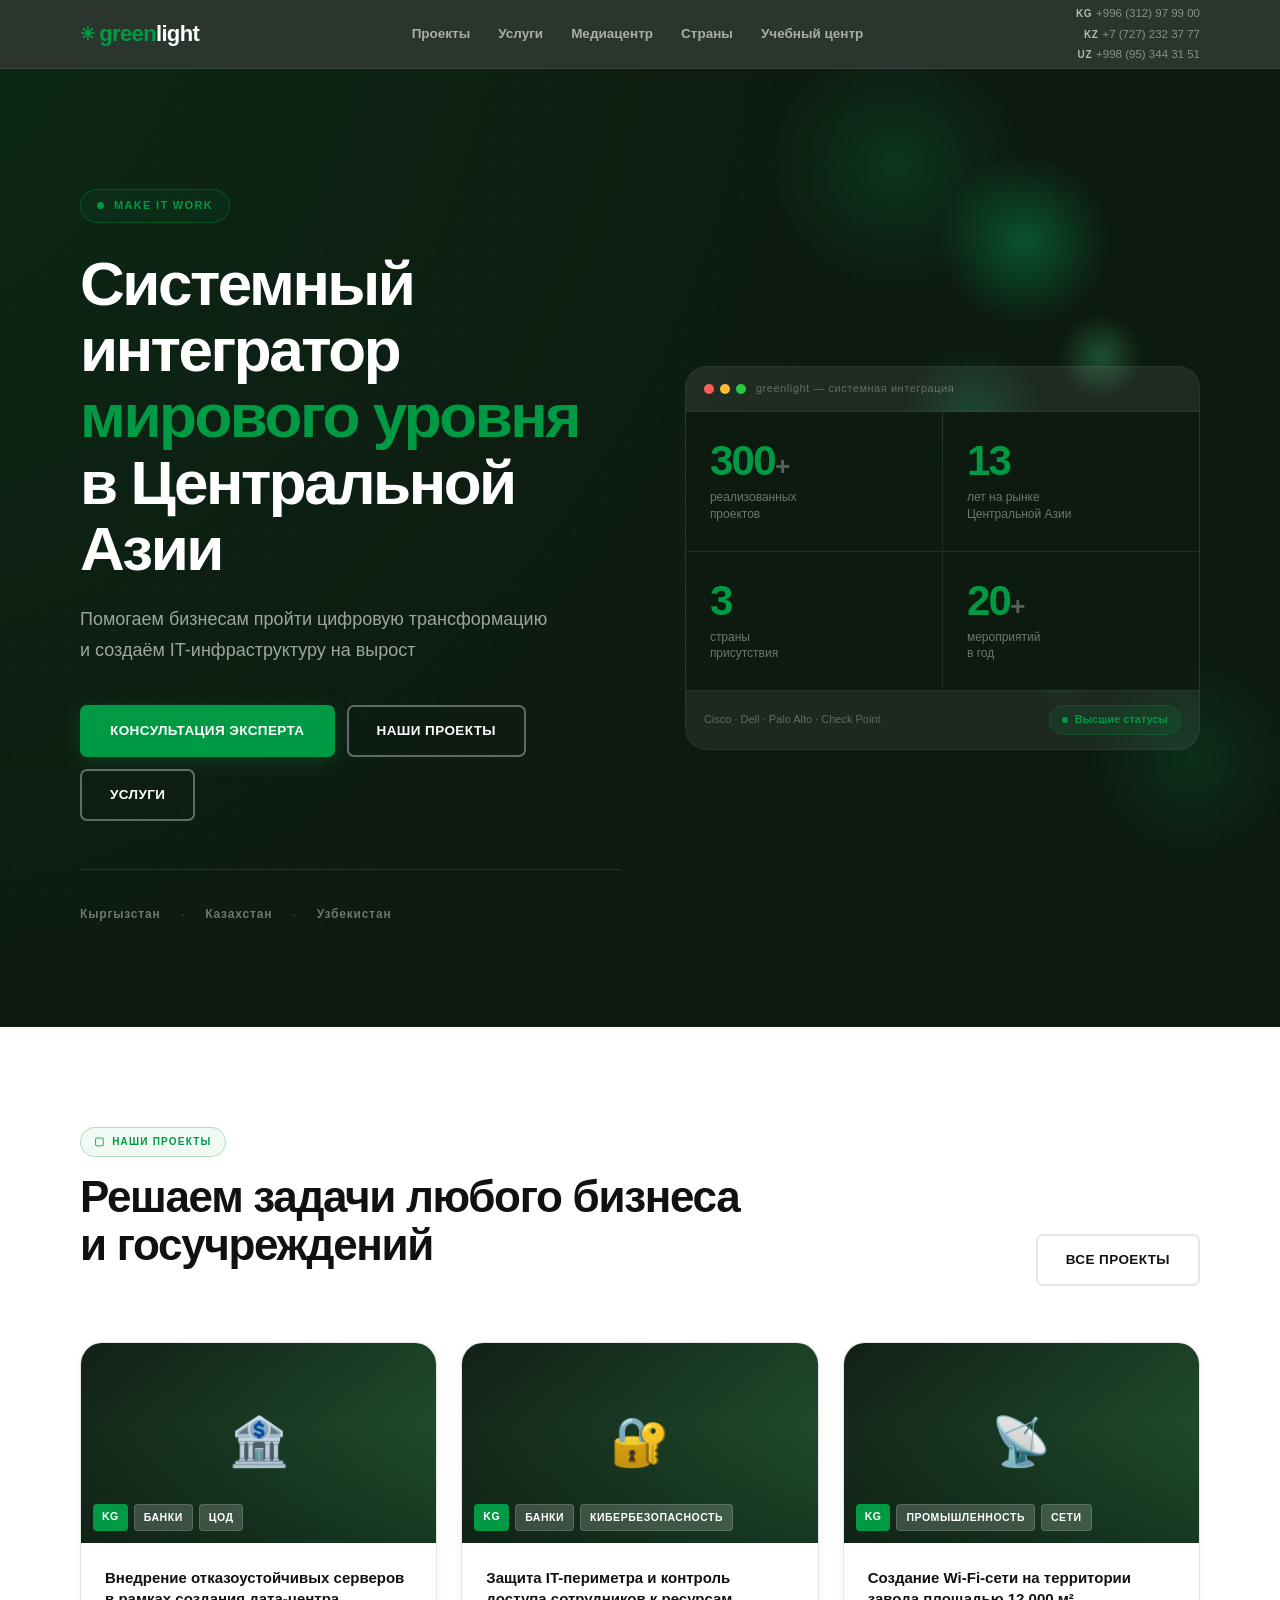
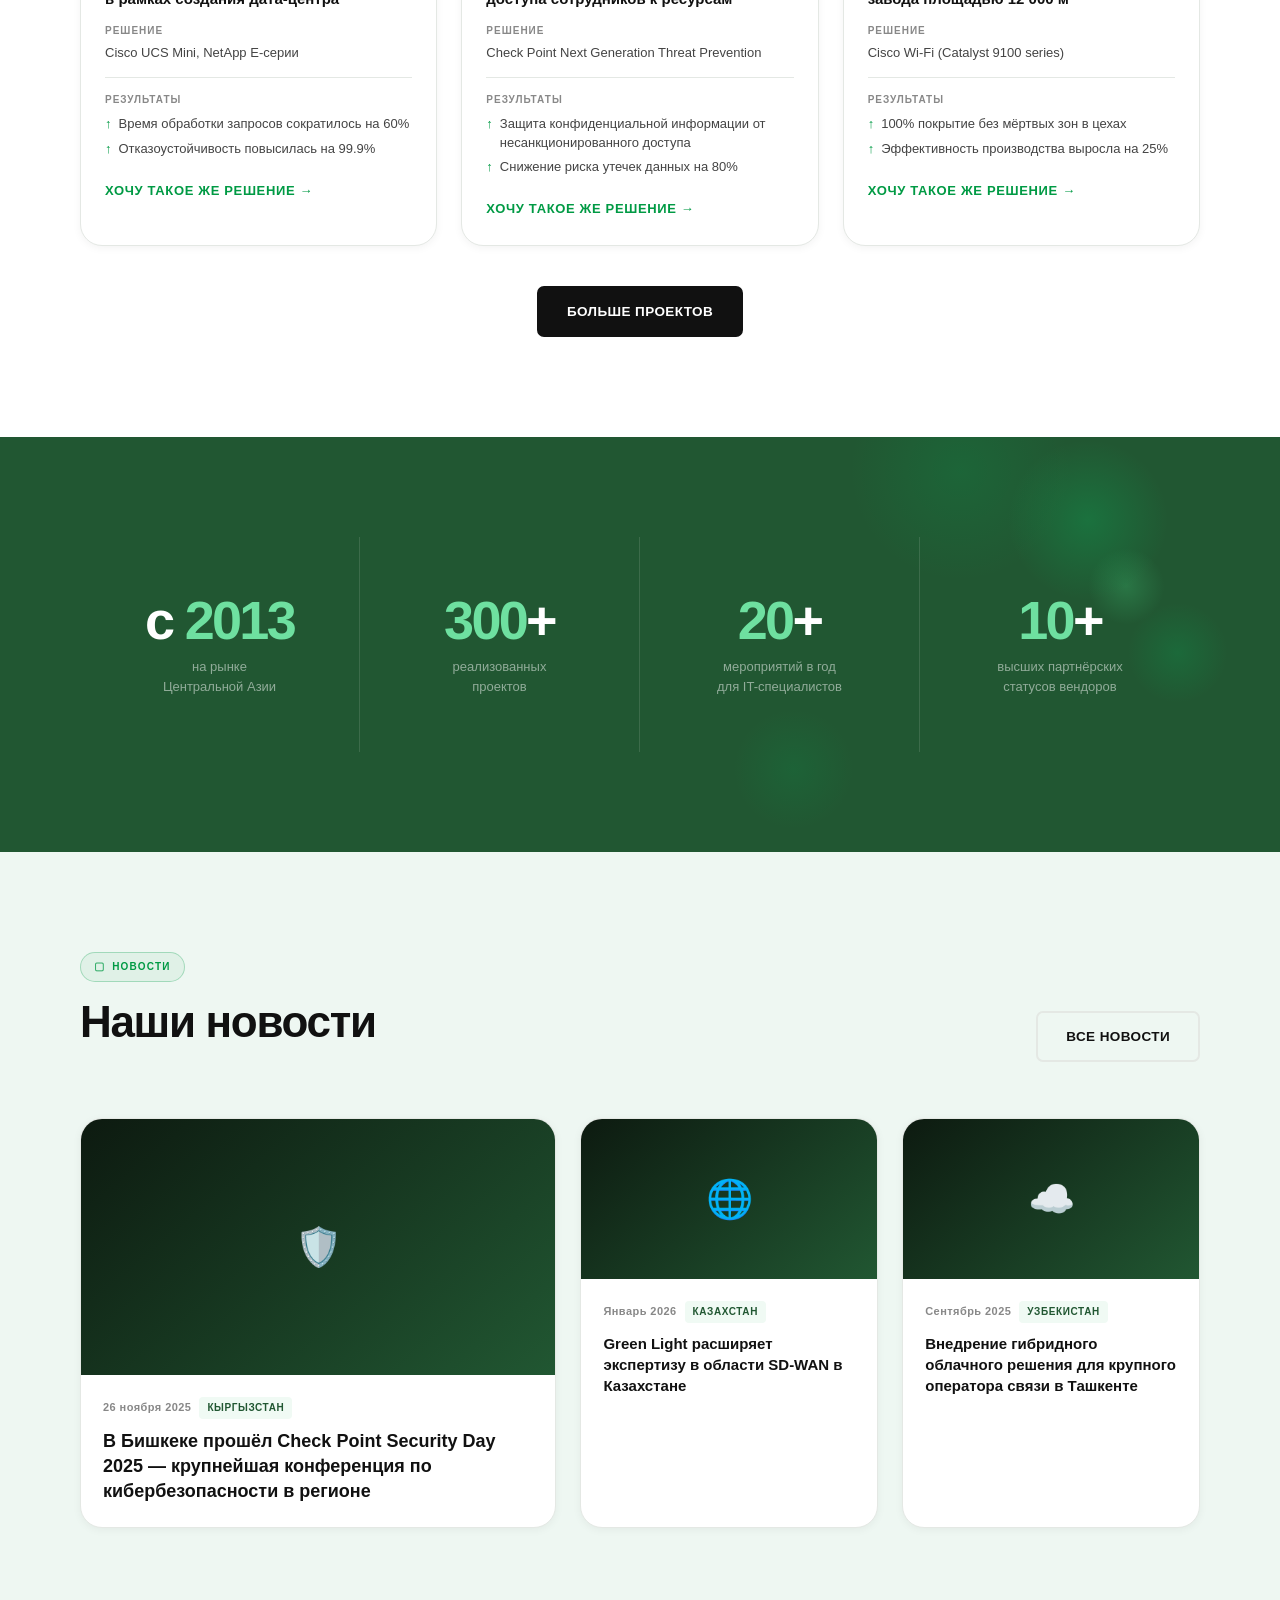
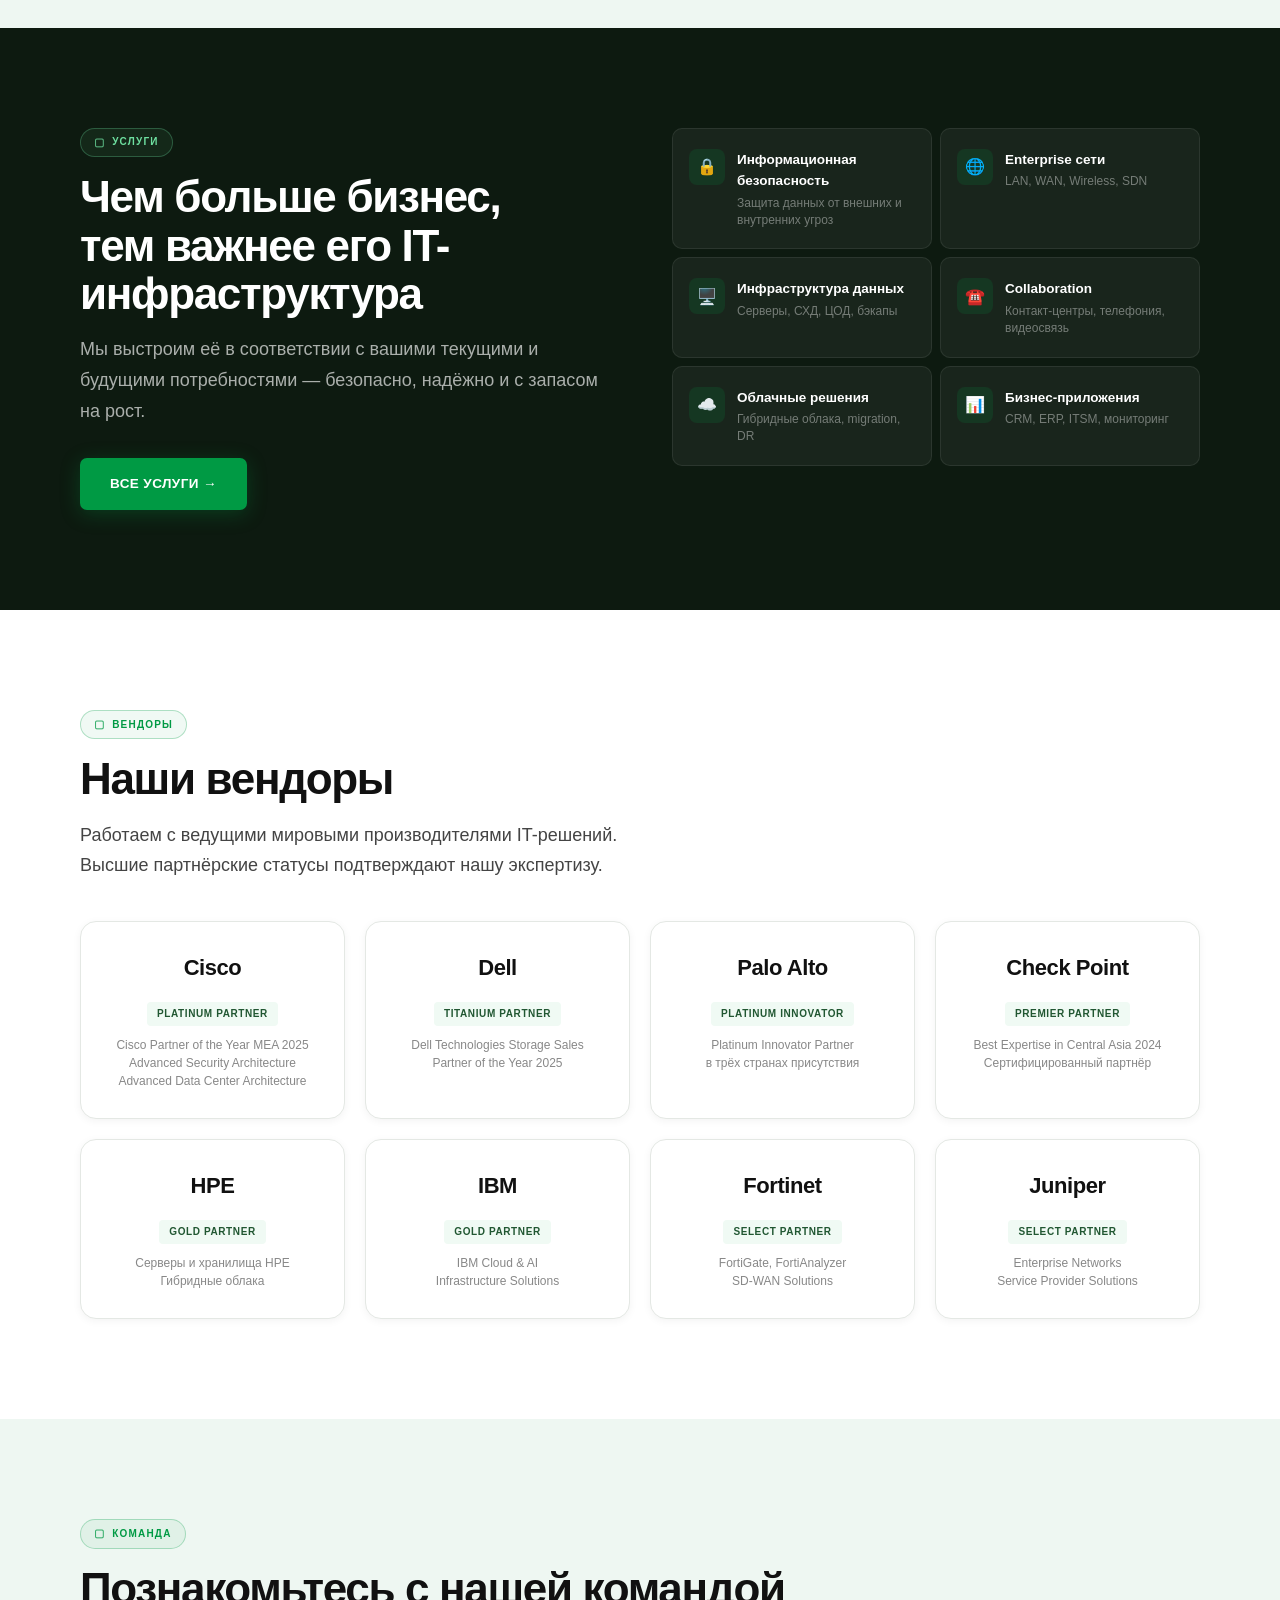
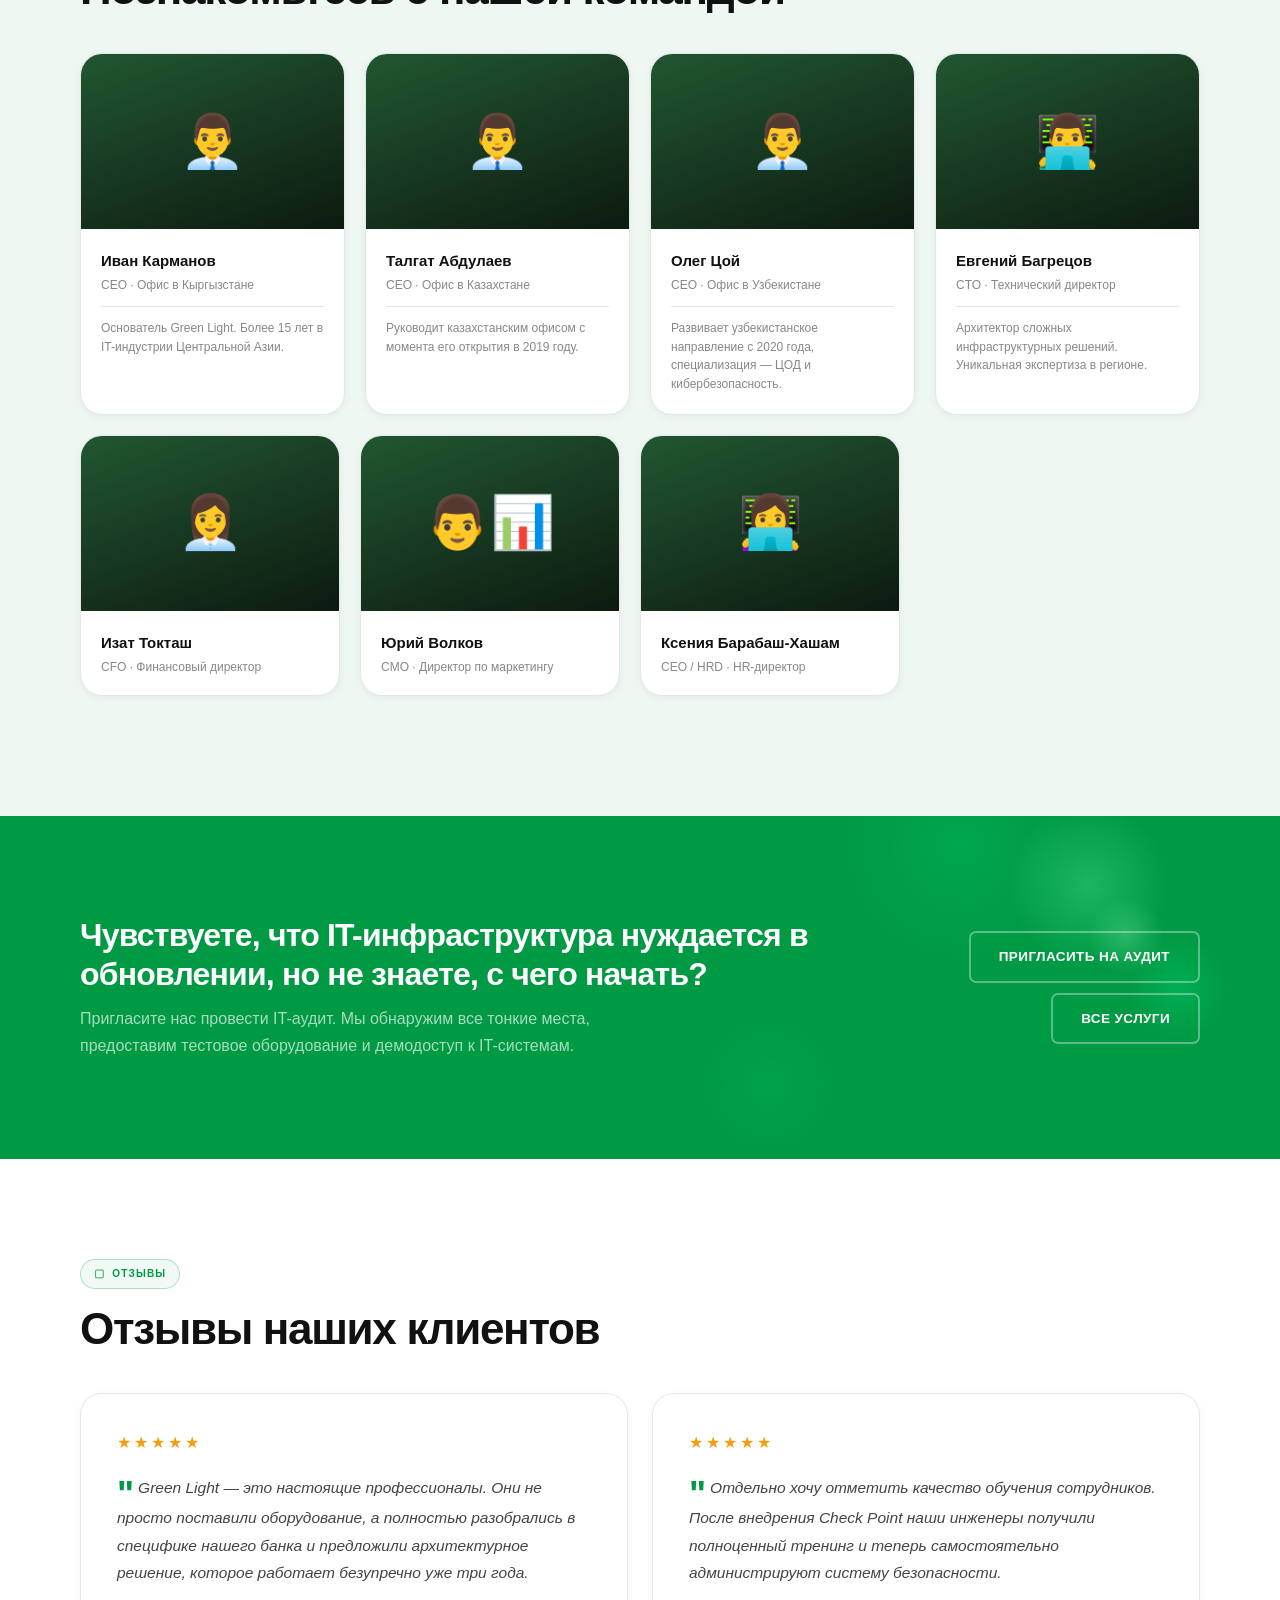
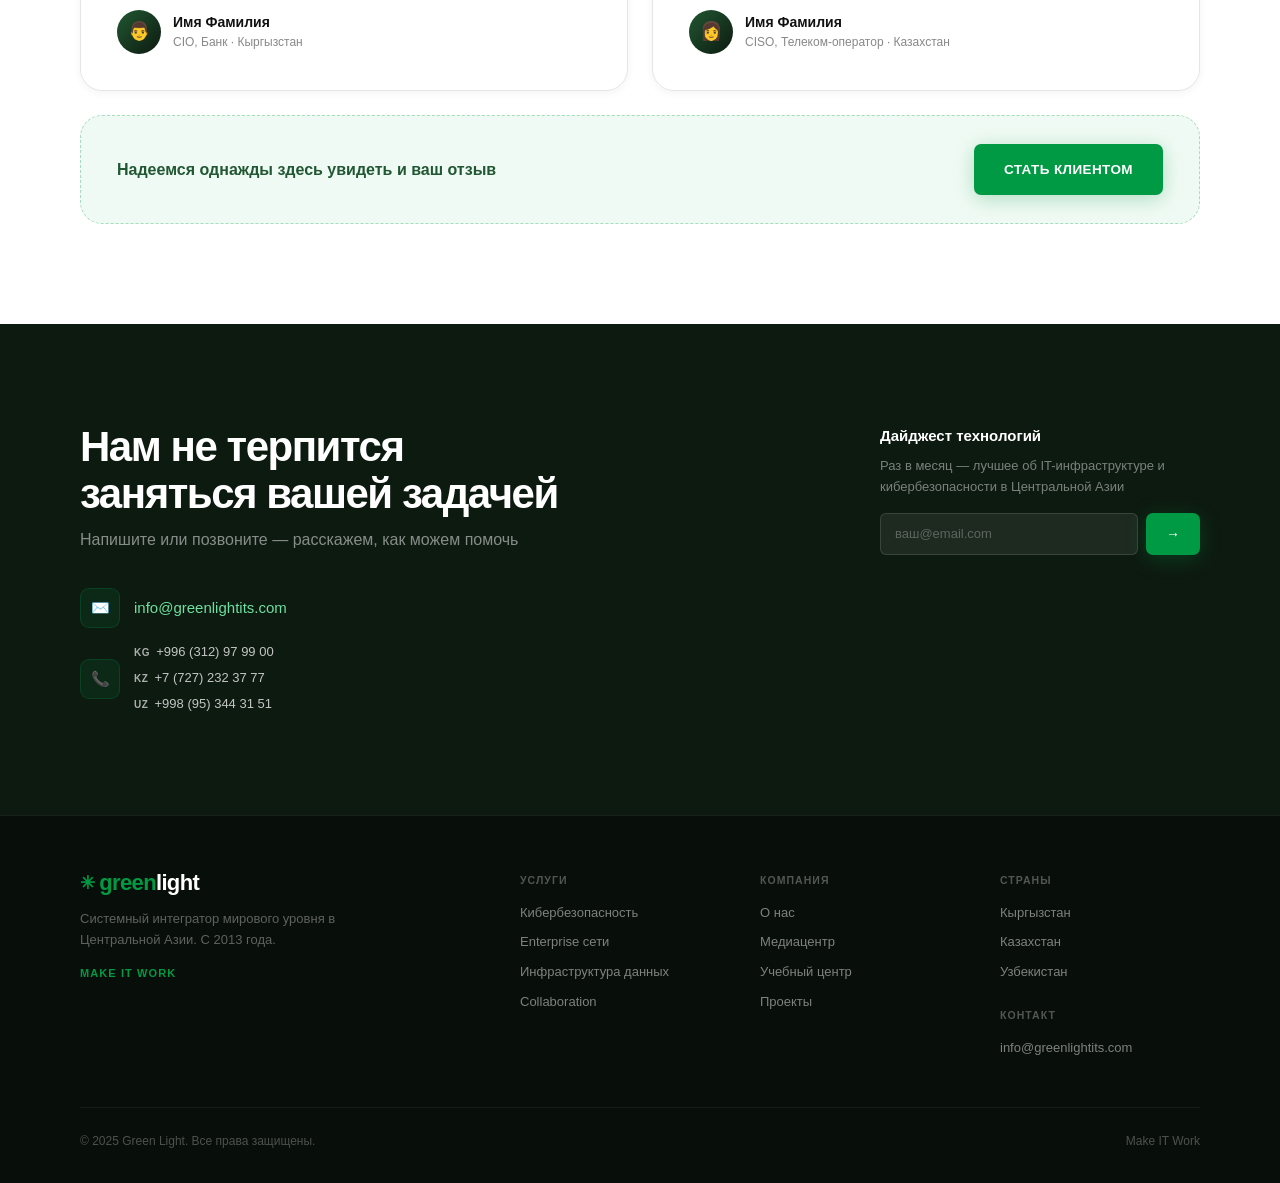
==== commit 160837f7: "Match social media brand style - Add ✳ logo mark to all pages (header + footer) - Eyebrow labels red" ====
--- a/index.html
+++ b/index.html
@@ -13,7 +13,7 @@
   <div class="container">
     <div class="header-inner">
       <a href="index.html" class="logo">
-        <span class="logo-green">green</span><span class="logo-white">light</span>
+        <span class="logo-mark">✳</span><span class="logo-green">green</span><span class="logo-white">light</span>
       </a>
       <nav class="nav">
         <a href="projects.html">Проекты</a>
@@ -499,7 +499,7 @@
     <div class="footer-grid">
       <div>
         <a href="index.html" class="logo">
-          <span class="logo-green">green</span><span style="color:#fff;font-size:22px;font-weight:800;letter-spacing:-.03em;">light</span>
+          <span class="logo-mark">✳</span><span class="logo-green">green</span><span class="logo-white">light</span>
         </a>
         <p class="footer-desc">Системный интегратор мирового уровня в Центральной Азии. С 2013 года.</p>
         <div class="footer-tagline">Make IT Work</div>
--- a/style.css
+++ b/style.css
@@ -19,7 +19,7 @@
   --dark-2:     #122016;
 
   --white:      #FFFFFF;
-  --off-white:  #F6F8F6;
+  --off-white:  #EEF7F2;
   --light-gray: #F2F4F2;
 
   --text:       #111111;
@@ -59,8 +59,26 @@
 .sec--white   { background: var(--white); }
 .sec--gray    { background: var(--off-white); }
 .sec--dark    { background: var(--dark);   color: #fff; }
-.sec--green   { background: var(--green);  color: #fff; }
-.sec--dgreen  { background: var(--green-dark); color: #fff; }
+.sec--green {
+  background:
+    radial-gradient(ellipse 80px 80px at 85% 20%, rgba(100,255,165,.28) 0%, transparent 100%),
+    radial-gradient(ellipse 50px 50px at 92% 50%, rgba(0,245,135,.22) 0%, transparent 100%),
+    radial-gradient(ellipse 115px 115px at 75% 8%, rgba(0,225,115,.18) 0%, transparent 100%),
+    radial-gradient(ellipse 38px 38px at 88% 35%, rgba(150,255,200,.25) 0%, transparent 100%),
+    radial-gradient(ellipse 65px 65px at 60% 78%, rgba(0,215,110,.14) 0%, transparent 100%),
+    var(--green);
+  color: #fff;
+}
+.sec--dgreen {
+  background:
+    radial-gradient(ellipse 80px 80px at 85% 20%, rgba(0,220,110,.2) 0%, transparent 100%),
+    radial-gradient(ellipse 50px 50px at 92% 52%, rgba(0,200,100,.16) 0%, transparent 100%),
+    radial-gradient(ellipse 110px 110px at 75% 8%, rgba(0,185,92,.14) 0%, transparent 100%),
+    radial-gradient(ellipse 38px 38px at 88% 36%, rgba(80,255,155,.18) 0%, transparent 100%),
+    radial-gradient(ellipse 60px 60px at 62% 80%, rgba(0,180,90,.12) 0%, transparent 100%),
+    var(--green-dark);
+  color: #fff;
+}
 
 /* ======================================================
    ТИПОГРАФИКА
@@ -68,24 +86,35 @@
 .eyebrow {
   display: inline-flex;
   align-items: center;
-  gap: 10px;
-  font-size: 11px;
+  gap: 7px;
+  padding: 5px 13px;
+  border: 1px solid rgba(0,154,68,.28);
+  border-radius: 100px;
+  background: rgba(0,154,68,.06);
+  font-size: 10px;
   font-weight: 700;
-  letter-spacing: .14em;
+  letter-spacing: .12em;
   text-transform: uppercase;
   color: var(--green);
-  margin-bottom: 14px;
+  margin-bottom: 16px;
 }
 .eyebrow::before {
-  content: '';
-  width: 20px; height: 2px;
-  background: currentColor;
-  border-radius: 2px;
+  content: '▢';
+  font-size: 11px;
   flex-shrink: 0;
+  opacity: .75;
 }
 .sec--dark  .eyebrow,
-.sec--dgreen .eyebrow { color: #6EE0A0; }
-.sec--green .eyebrow  { color: rgba(255,255,255,.75); }
+.sec--dgreen .eyebrow {
+  color: #6EE0A0;
+  border-color: rgba(110,224,160,.28);
+  background: rgba(110,224,160,.07);
+}
+.sec--green .eyebrow {
+  color: rgba(255,255,255,.9);
+  border-color: rgba(255,255,255,.3);
+  background: rgba(255,255,255,.1);
+}
 
 .h1 {
   font-size: clamp(36px, 5vw, 64px);
@@ -232,6 +261,7 @@
   letter-spacing: -.03em;
   line-height: 1;
 }
+.logo-mark  { color: var(--green); font-size: 18px; margin-right: 5px; line-height: 1; flex-shrink: 0; }
 .logo-green { color: var(--green); }
 .logo-white { color: #fff; }
 
@@ -275,13 +305,20 @@
   background-size: 28px 28px;
   pointer-events: none;
 }
-/* Зелёный свет слева */
+/* Bokeh + зелёный свет */
 .hero::after {
   content: '';
   position: absolute;
-  left: -200px; top: -100px;
-  width: 700px; height: 700px;
-  background: radial-gradient(circle, rgba(0,154,68,.13) 0%, transparent 62%);
+  inset: 0;
+  background:
+    radial-gradient(ellipse 85px 85px at 80% 18%, rgba(0,230,120,.28) 0%, transparent 100%),
+    radial-gradient(ellipse 52px 52px at 88% 44%, rgba(0,215,115,.22) 0%, transparent 100%),
+    radial-gradient(ellipse 125px 125px at 70% 10%, rgba(0,195,100,.16) 0%, transparent 100%),
+    radial-gradient(ellipse 42px 42px at 86% 30%, rgba(80,255,155,.24) 0%, transparent 100%),
+    radial-gradient(ellipse 68px 68px at 76% 36%, rgba(0,205,108,.17) 0%, transparent 100%),
+    radial-gradient(ellipse 38px 38px at 83% 62%, rgba(0,225,118,.18) 0%, transparent 100%),
+    radial-gradient(ellipse 100px 100px at 93% 72%, rgba(0,185,95,.13) 0%, transparent 100%),
+    radial-gradient(circle at -17% -14%, rgba(0,154,68,.13) 0%, transparent 62%);
   pointer-events: none;
 }
 .hero .container { position: relative; z-index: 1; }
@@ -760,12 +797,31 @@
 }
 .page-hero::after {
   content: '';
-  position: absolute; right: 0; top: 0; bottom: 0; width: 50%;
-  background: radial-gradient(ellipse at right center, rgba(0,154,68,.1) 0%, transparent 65%);
+  position: absolute; inset: 0;
+  background:
+    radial-gradient(ellipse 70px 70px at 82% 28%, rgba(0,230,120,.2) 0%, transparent 100%),
+    radial-gradient(ellipse 45px 45px at 90% 58%, rgba(0,215,115,.17) 0%, transparent 100%),
+    radial-gradient(ellipse 100px 100px at 72% 15%, rgba(0,195,100,.13) 0%, transparent 100%),
+    radial-gradient(ellipse 35px 35px at 88% 40%, rgba(80,255,155,.18) 0%, transparent 100%),
+    radial-gradient(ellipse at right center, rgba(0,154,68,.08) 0%, transparent 65%);
   pointer-events: none;
 }
 .page-hero .container { position: relative; z-index: 1; }
-.page-hero-eyebrow { font-size: 11px; font-weight: 700; color: var(--green); letter-spacing: .12em; text-transform: uppercase; margin-bottom: 12px; }
+.page-hero-eyebrow {
+  display: inline-flex;
+  align-items: center;
+  gap: 7px;
+  padding: 5px 13px;
+  border: 1px solid rgba(0,154,68,.45);
+  border-radius: 100px;
+  background: rgba(0,154,68,.12);
+  font-size: 10px;
+  font-weight: 700;
+  color: #6EE0A0;
+  letter-spacing: .12em;
+  text-transform: uppercase;
+  margin-bottom: 14px;
+}
 .page-hero-title   { font-size: clamp(28px, 4vw, 50px); font-weight: 800; color: #fff; letter-spacing: -.035em; line-height: 1.09; margin-bottom: 14px; }
 .page-hero-sub     { font-size: 17px; color: rgba(255,255,255,.55); max-width: 560px; line-height: 1.65; }
 
